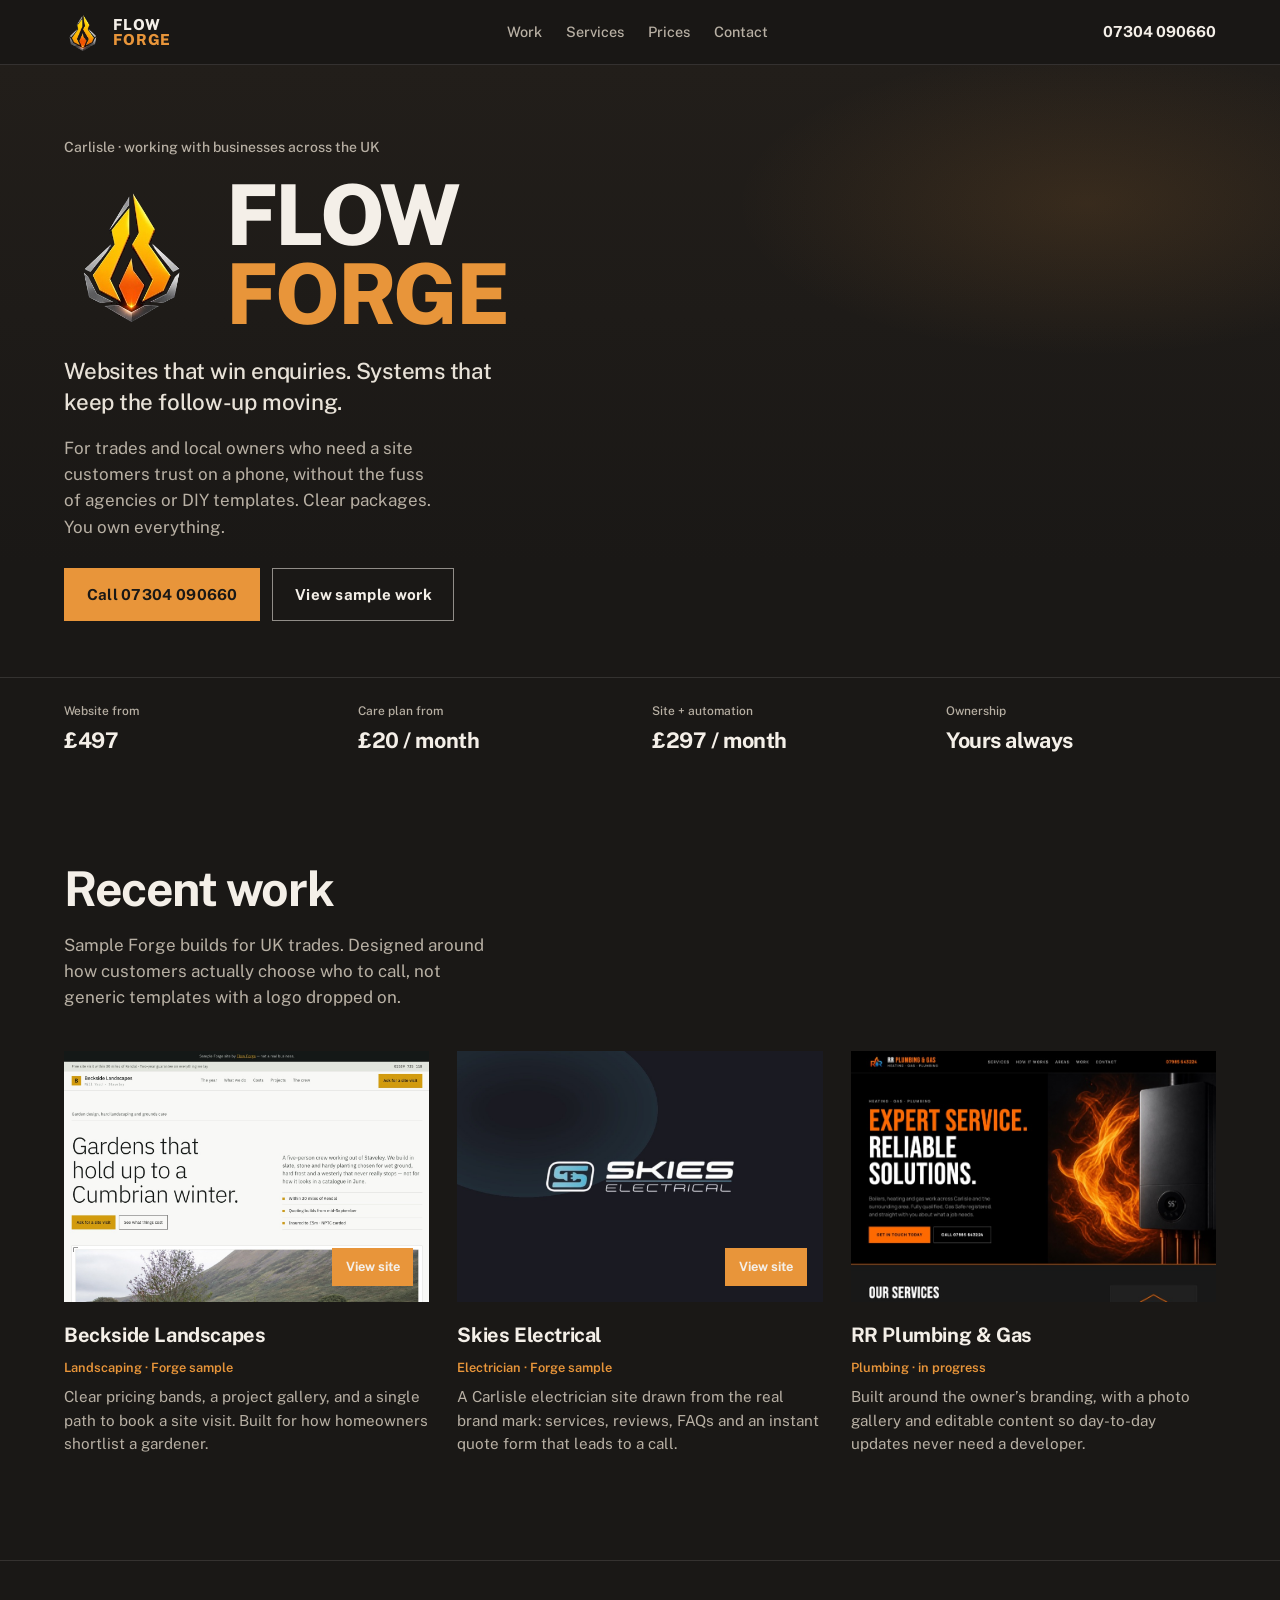
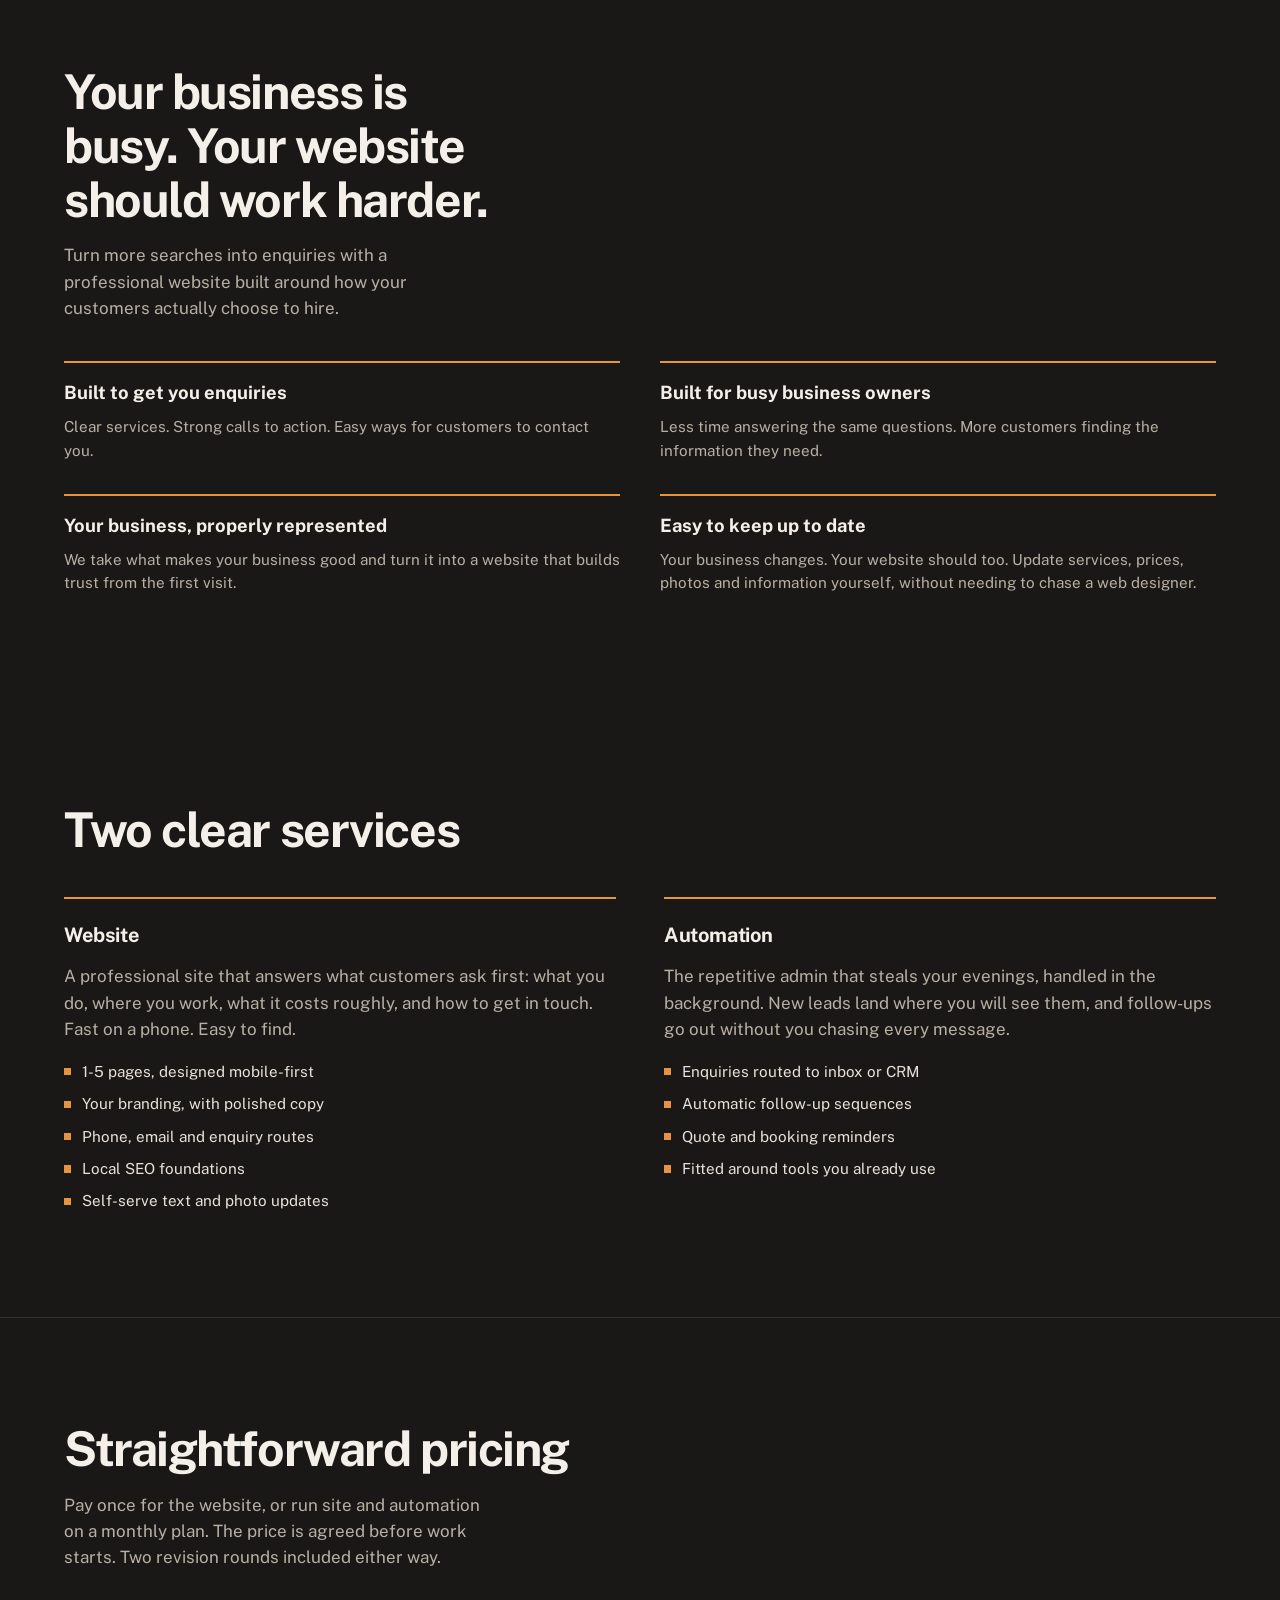
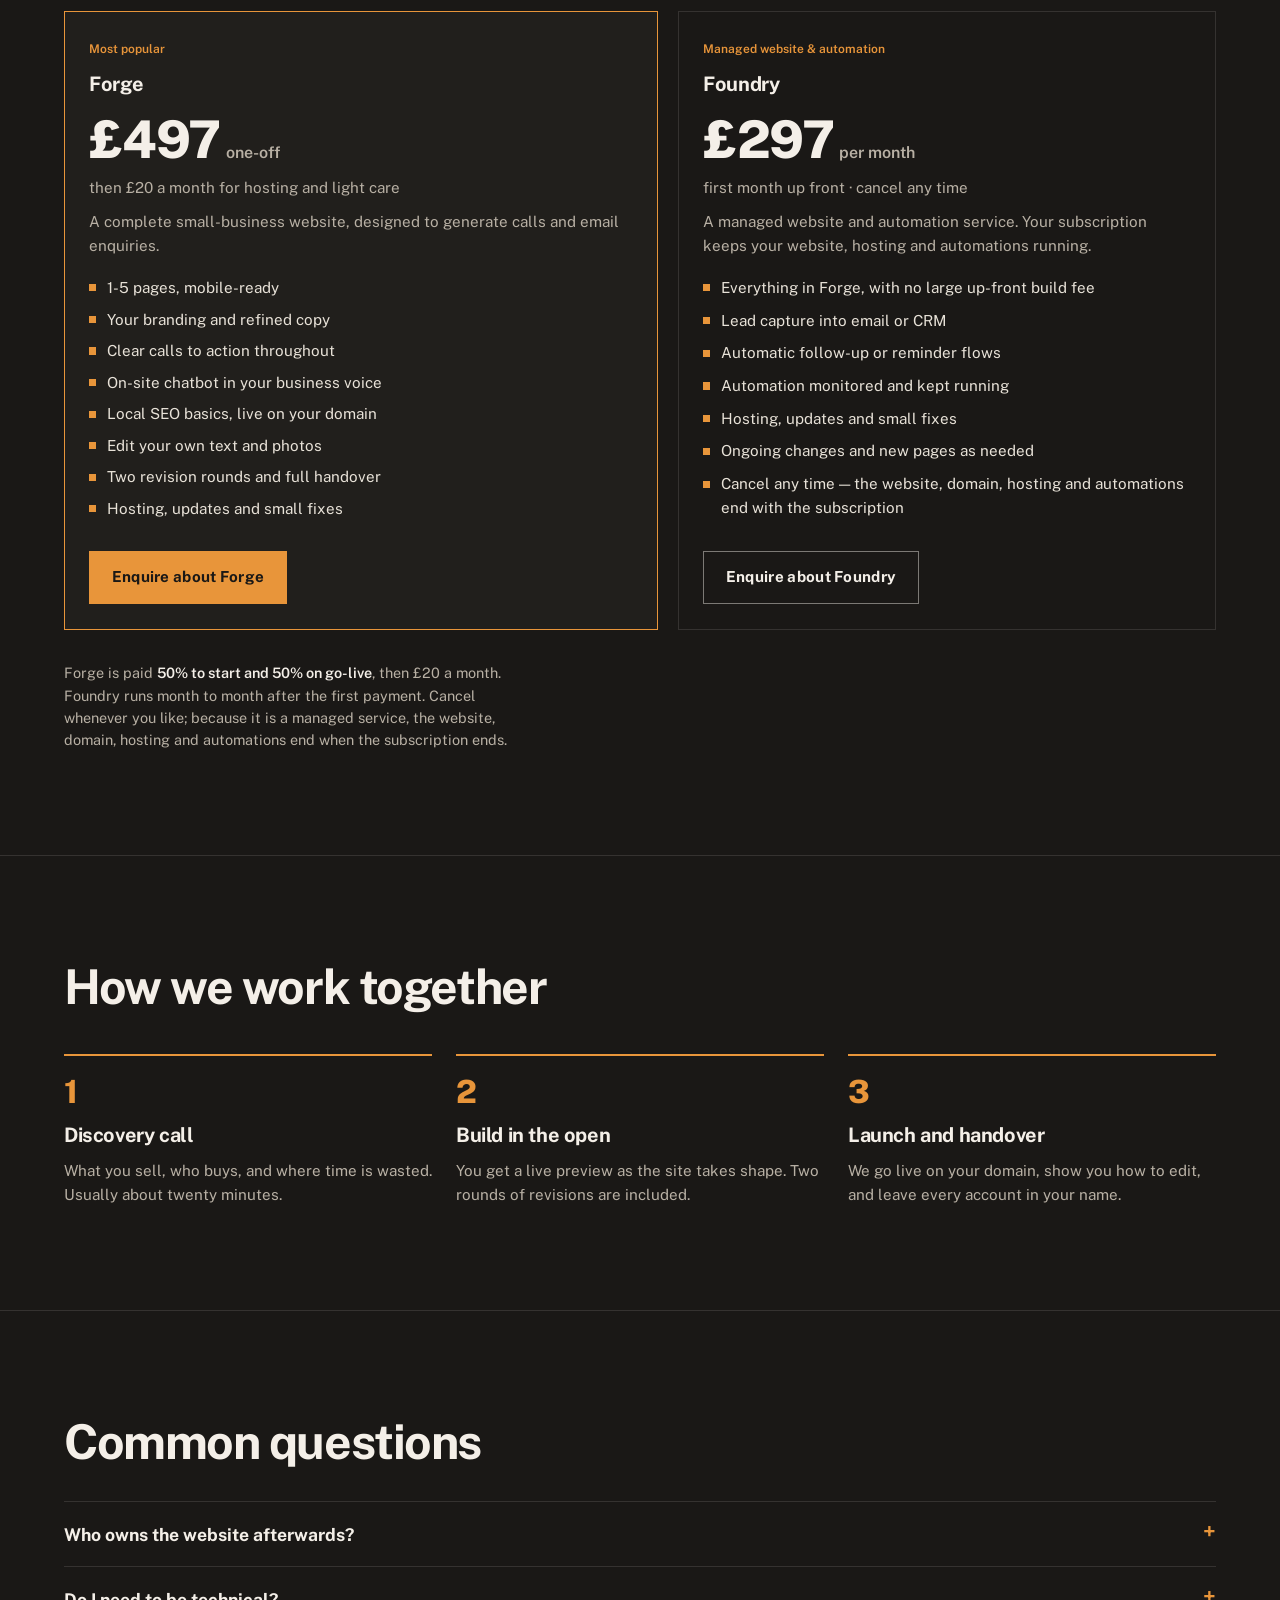
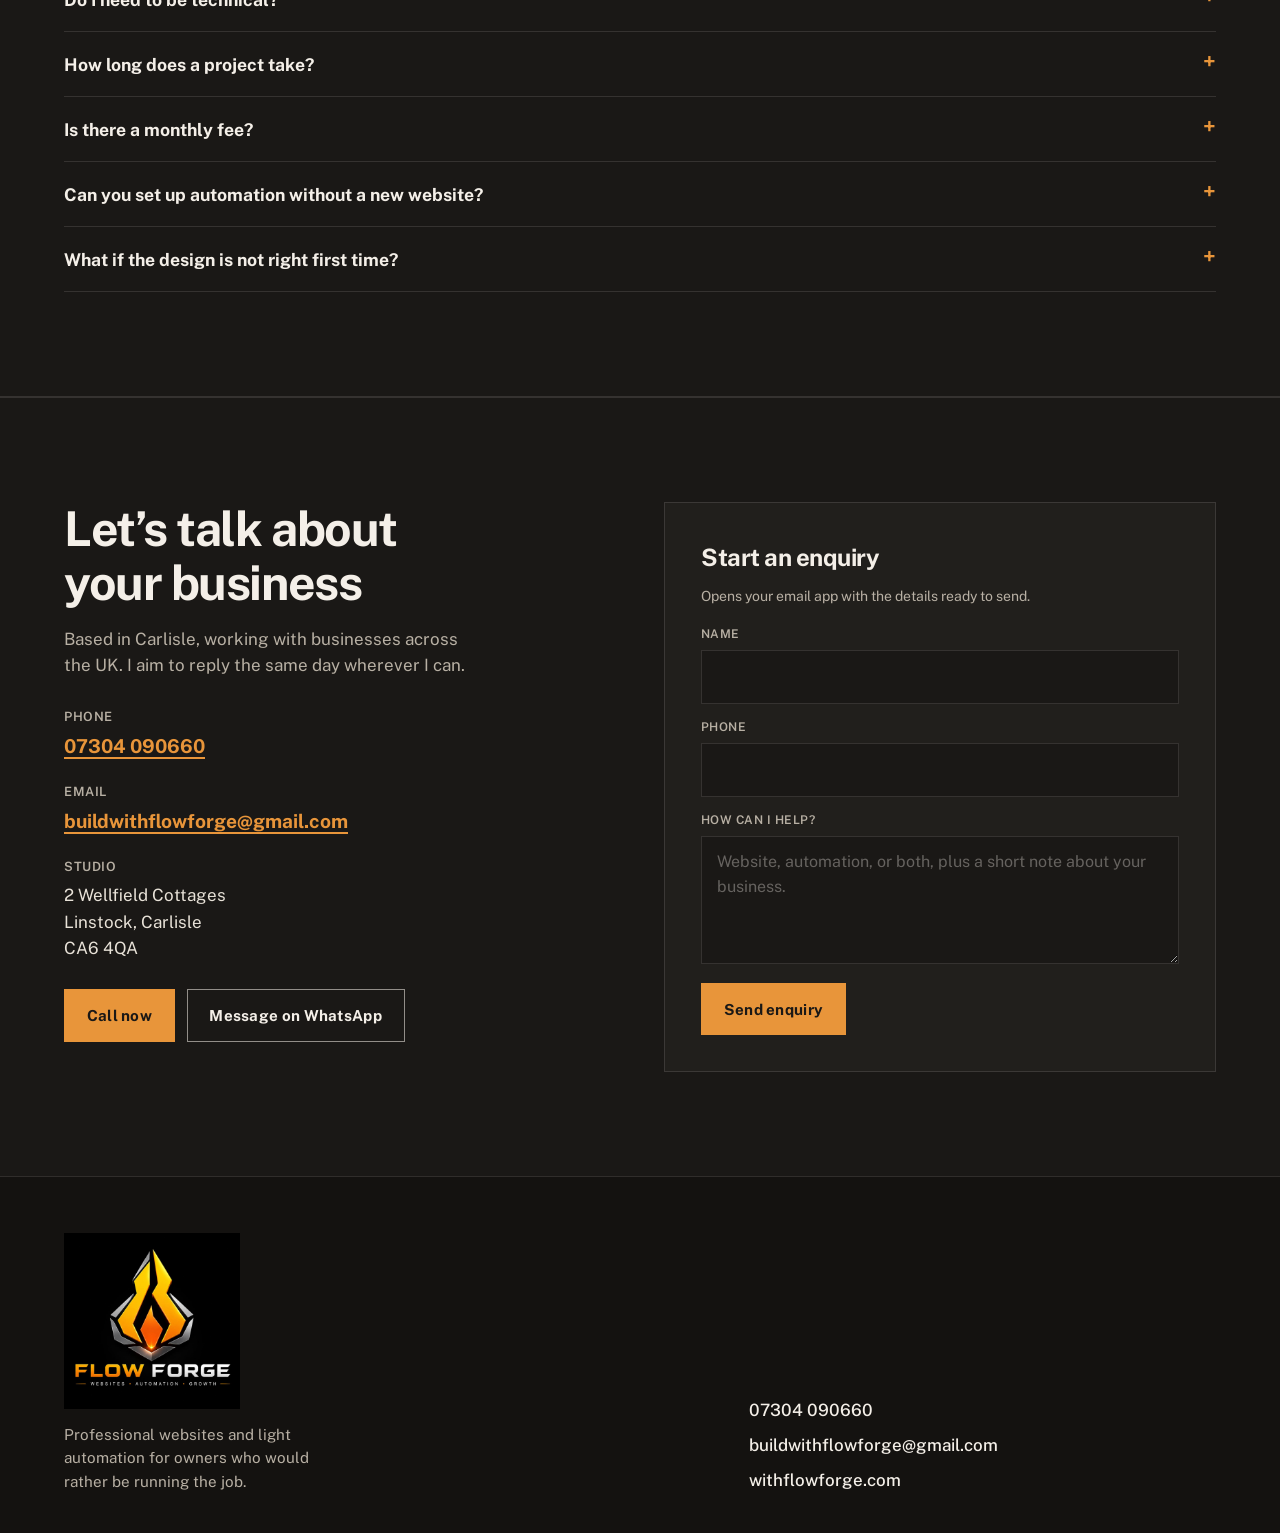
==== index.html @ 3dc75d56 "Drop Syne and run the whole site on Public Sans. Co-authored-by: Cursor <cursoragent@cursor.com>" ====
<!doctype html>
<html lang="en-GB">
  <head>
    <meta charset="UTF-8" />
    <meta name="viewport" content="width=device-width, initial-scale=1.0" />
  <title>Flow Forge | Professional websites &amp; automation for UK businesses</title>
  <meta name="description" content="Flow Forge designs websites and light automation for trades and small businesses. Fixed-price Forge sites from £497, or Foundry from £297/month. Based in Carlisle. Call 07304 090660." />
  <meta name="theme-color" content="#0a0b0d" />
  <link rel="canonical" href="https://withflowforge.com/" />
  <meta property="og:title" content="Flow Forge | Websites &amp; automation that win work" />
  <meta property="og:description" content="Fixed-price websites and automation for UK trades and small businesses. From £497. Based in Carlisle." />
    <meta property="og:url" content="https://withflowforge.com/" />
    <meta property="og:type" content="website" />
    <meta property="og:locale" content="en_GB" />
    <meta property="og:image" content="https://withflowforge.com/assets/logo-flowforge.png" />
    <meta name="twitter:card" content="summary_large_image" />
    <link rel="icon" href="./favicon.png" type="image/png" />
    <link rel="preconnect" href="https://fonts.googleapis.com" />
    <link rel="preconnect" href="https://fonts.gstatic.com" crossorigin />
    <link href="https://fonts.googleapis.com/css2?family=Public+Sans:wght@400;500;600;700;800&display=swap" rel="stylesheet" />
    <link rel="stylesheet" href="./styles.css?v=31" />
  </head>
  <body>
    <a class="skip" href="#main">Skip to content</a>

    <header class="nav">
      <div class="nav__inner">
        <a class="wordmark" href="#top">
          <img
          class="wordmark__mark"
          src="./assets/logo-emblem.png"
          alt=""
          width="256"
          height="256"
          />
          <span class="wordmark__text">
            <span class="wordmark__flow">Flow</span>
            <span class="wordmark__forge">Forge</span>
          </span>
        </a>
        <nav class="nav__links" aria-label="Primary">
          <a href="#work">Work</a>
          <a href="#services">Services</a>
          <a href="#packages">Prices</a>
          <a href="#contact">Contact</a>
        </nav>
        <a class="nav__phone" href="tel:+447304090660">07304 090660</a>
      </div>
    </header>

    <main id="main">
      <section class="hero" id="top">
        <div class="hero__atmosphere" aria-hidden="true"></div>
        <div class="wrap hero__grid">
          <div class="hero__copy">
            <p class="hero__place">Carlisle · working with businesses across the UK</p>
            <div class="hero__lockup">
              <img
                class="hero__emblem"
                src="./assets/logo-emblem.png"
                alt=""
                width="256"
                height="256"
              />
              <h1 class="hero__brand">
                <span class="hero__brand-flow">Flow</span>
                <span class="hero__brand-forge">Forge</span>
              </h1>
            </div>
            <p class="hero__headline">
              Websites that win enquiries. Systems that keep the follow-up moving.
            </p>
            <p class="hero__lede">
              For trades and local owners who need a site customers trust on a phone,
              without the fuss of agencies or DIY templates. Clear packages. You own everything.
            </p>
            <div class="actions">
              <a class="btn" href="tel:+447304090660">Call 07304 090660</a>
              <a class="btn btn--ghost" href="#work">View sample work</a>
            </div>
          </div>
        </div>

        <div class="spec">
          <dl class="spec__inner">
            <div>
              <dt>Website from</dt>
              <dd>£497</dd>
            </div>
            <div>
              <dt>Care plan from</dt>
              <dd>£20 / month</dd>
            </div>
            <div>
              <dt>Site + automation</dt>
              <dd>£297 / month</dd>
            </div>
            <div>
              <dt>Ownership</dt>
              <dd>Yours always</dd>
            </div>
          </dl>
        </div>
      </section>

      <section class="section" id="work">
        <div class="wrap">
          <h2>Recent work</h2>
          <p class="section__lede">
            Sample Forge builds for UK trades. Designed around how customers
            actually choose who to call, not generic templates with a logo dropped on.
          </p>

          <div class="work">
            <article class="work__item reveal">
              <a class="work__media" href="./demos/beckside-landscapes/">
                <img
                src="./assets/work/beckside-landscapes.jpg"
                alt="Beckside Landscapes sample site homepage"
                width="1280"
                height="860"
                loading="lazy"
                />
                <span class="work__view">View site</span>
              </a>
              <div class="work__meta">
                <h3>Beckside Landscapes</h3>
                <p class="work__type">Landscaping · Forge sample</p>
                <p>
                  Clear pricing bands, a project gallery, and a single path to book
                  a site visit. Built for how homeowners shortlist a gardener.
                </p>
              </div>
            </article>

            <article class="work__item reveal">
              <a class="work__media" href="./demos/skies-electrical/">
                <img
                src="./assets/work/skies-electrical.jpg"
                alt="Skies Electrical sample site homepage"
                width="1280"
                height="860"
                loading="lazy"
                />
                <span class="work__view">View site</span>
              </a>
              <div class="work__meta">
                <h3>Skies Electrical</h3>
                <p class="work__type">Electrician · Forge sample</p>
                <p>
                  A Carlisle electrician site drawn from the real brand mark:
                  services, reviews, FAQs and an instant quote form that leads to a call.
                </p>
              </div>
            </article>

            <article class="work__item reveal">
              <div class="work__media work__media--static">
                <img
                src="./assets/work/rr-plumbing.jpg"
                alt="RR Plumbing and Gas sample site homepage"
                width="1280"
                height="860"
                loading="lazy"
                />
              </div>
              <div class="work__meta">
                <h3>RR Plumbing &amp; Gas</h3>
                <p class="work__type">Plumbing · in progress</p>
                <p>
                  Built around the owner’s branding, with a photo gallery and
                  editable content so day-to-day updates never need a developer.
                </p>
              </div>
            </article>
          </div>
        </div>
      </section>

      <section class="section section--steel" id="why">
        <div class="wrap">
          <h2>Your business is busy. Your website should work harder.</h2>
          <p class="section__lede">
            Turn more searches into enquiries with a professional website built around
            how your customers actually choose to hire.
          </p>
          <ul class="why">
            <li class="reveal">
              <strong>Built to get you enquiries</strong>
              <span>Clear services. Strong calls to action. Easy ways for customers to contact you.</span>
            </li>
            <li class="reveal">
              <strong>Built for busy business owners</strong>
              <span>Less time answering the same questions. More customers finding the information they need.</span>
            </li>
            <li class="reveal">
              <strong>Your business, properly represented</strong>
              <span>We take what makes your business good and turn it into a website that builds trust from the first visit.</span>
            </li>
            <li class="reveal">
              <strong>Easy to keep up to date</strong>
              <span>Your business changes. Your website should too. Update services, prices, photos and information yourself, without needing to chase a web designer.</span>
            </li>
          </ul>
        </div>
      </section>

      <section class="section" id="services">
        <div class="wrap">
          <h2>Two clear services</h2>
          <div class="tiles">
            <article class="tile reveal">
              <h3>Website</h3>
              <p>
                A professional site that answers what customers ask first: what you
                do, where you work, what it costs roughly, and how to get in touch.
                Fast on a phone. Easy to find.
              </p>
              <ul>
                <li>1-5 pages, designed mobile-first</li>
                <li>Your branding, with polished copy</li>
                <li>Phone, email and enquiry routes</li>
                <li>Local SEO foundations</li>
                <li>Self-serve text and photo updates</li>
              </ul>
            </article>
            <article class="tile reveal">
              <h3>Automation</h3>
              <p>
                The repetitive admin that steals your evenings, handled in the
                background. New leads land where you will see them, and follow-ups
                go out without you chasing every message.
              </p>
              <ul>
                <li>Enquiries routed to inbox or CRM</li>
                <li>Automatic follow-up sequences</li>
                <li>Quote and booking reminders</li>
                <li>Fitted around tools you already use</li>
              </ul>
            </article>
          </div>
        </div>
      </section>

      <section class="section section--tint" id="packages">
        <div class="wrap">
          <h2>Straightforward pricing</h2>
          <p class="section__lede">
            Pay once for the website, or run site and automation on a monthly plan.
            The price is agreed before work starts. Two revision rounds included either way.
          </p>

          <div class="plans">
            <article class="plan plan--featured reveal">
              <p class="plan__tag">Most popular</p>
              <h3>Forge</h3>
              <p class="plan__price">£497<span>one-off</span></p>
              <p class="plan__recurring">then £20 a month for hosting and light care</p>
              <p class="plan__blurb">
                A complete small-business website, designed to generate calls and email enquiries.
              </p>
              <ul>
                <li>1-5 pages, mobile-ready</li>
                <li>Your branding and refined copy</li>
                <li>Clear calls to action throughout</li>
                <li>On-site chatbot in your business voice</li>
                <li>Local SEO basics, live on your domain</li>
                <li>Edit your own text and photos</li>
                <li>Two revision rounds and full handover</li>
                <li>Hosting, updates and small fixes</li>
              </ul>
              <a class="btn" href="mailto:buildwithflowforge@gmail.com?subject=Forge%20website%20(%C2%A3497)">Enquire about Forge</a>
            </article>

            <article class="plan reveal">
              <p class="plan__tag">Managed website &amp; automation</p>
              <h3>Foundry</h3>
              <p class="plan__price">£297<span>per month</span></p>
              <p class="plan__recurring">first month up front · cancel any time</p>
              <p class="plan__blurb">
                A managed website and automation service. Your subscription keeps your website,
                hosting and automations running.
              </p>
              <ul>
                <li>Everything in Forge, with no large up-front build fee</li>
                <li>Lead capture into email or CRM</li>
                <li>Automatic follow-up or reminder flows</li>
                <li>Automation monitored and kept running</li>
                <li>Hosting, updates and small fixes</li>
                <li>Ongoing changes and new pages as needed</li>
                <li>Cancel any time — the website, domain, hosting and automations end with the subscription</li>
              </ul>
              <a class="btn" href="mailto:buildwithflowforge@gmail.com?subject=Foundry%20(%C2%A3297%20a%20month)">Enquire about Foundry</a>
            </article>
          </div>

          <p class="note">
            Forge is paid <strong>50% to start and 50% on go-live</strong>, then £20 a month.
            Foundry runs month to month after the first payment. Cancel whenever you like;
            because it is a managed service, the website, domain, hosting and automations
            end when the subscription ends.
          </p>
        </div>
      </section>

      <section class="section" id="process">
        <div class="wrap">
          <h2>How we work together</h2>
          <ol class="steps">
            <li class="reveal">
              <span class="steps__num">1</span>
              <h3>Discovery call</h3>
              <p>What you sell, who buys, and where time is wasted. Usually about twenty minutes.</p>
            </li>
            <li class="reveal">
              <span class="steps__num">2</span>
              <h3>Build in the open</h3>
              <p>You get a live preview as the site takes shape. Two rounds of revisions are included.</p>
            </li>
            <li class="reveal">
              <span class="steps__num">3</span>
              <h3>Launch and handover</h3>
              <p>We go live on your domain, show you how to edit, and leave every account in your name.</p>
            </li>
          </ol>
        </div>
      </section>

      <section class="section section--tint" id="faq">
        <div class="wrap">
          <h2>Common questions</h2>
          <div class="faq">
            <details>
              <summary>Who owns the website afterwards?</summary>
              <p>
                On Forge, yes — the domain, hosting and site stay in your name.
                Foundry is a managed service, so if you cancel, the website, domain,
                hosting and automations end with the subscription.
              </p>
            </details>
            <details>
              <summary>Do I need to be technical?</summary>
              <p>
                No. Updating text and photos is closer to filling in a form. I will
                walk you through it once the site is live, or handle changes for you
                on the care plan.
              </p>
            </details>
            <details>
              <summary>How long does a project take?</summary>
              <p>
                Timing usually depends on how quickly photos and details arrive.
                You will get a realistic date on the first call, not a vague promise here.
              </p>
            </details>
            <details>
              <summary>Is there a monthly fee?</summary>
              <p>
                Forge includes £20 a month after launch for hosting and light care.
                Foundry is £297 a month all-in. Neither locks you into a long contract;
                a month’s notice is enough.
              </p>
            </details>
            <details>
              <summary>Can you set up automation without a new website?</summary>
              <p>
                Yes. If your site is already solid and the admin is the problem, call
                and describe the tasks you keep repeating. I will tell you honestly
                whether automation is worth it.
              </p>
            </details>
            <details>
              <summary>What if the design is not right first time?</summary>
              <p>
                That is what revision rounds and live progress links are for. We keep
                refining until you are happy to go live.
              </p>
            </details>
          </div>
        </div>
      </section>

      <section class="section section--contact" id="contact">
        <div class="wrap contact__grid">
          <div>
            <h2>Let’s talk about your business</h2>
            <p class="section__lede">
              Based in Carlisle, working with businesses across the UK.
              I aim to reply the same day wherever I can.
            </p>
            <div class="contact">
              <div class="contact__block">
                <h3>Phone</h3>
                <a class="link link--lg" href="tel:+447304090660">07304 090660</a>
              </div>
              <div class="contact__block">
                <h3>Email</h3>
                <a class="link link--lg" href="mailto:buildwithflowforge@gmail.com">buildwithflowforge@gmail.com</a>
              </div>
              <div class="contact__block">
                <h3>Studio</h3>
                <p>
                  2 Wellfield Cottages<br />
                  Linstock, Carlisle<br />
                  CA6 4QA
                </p>
              </div>
            </div>
            <div class="actions">
              <a class="btn" href="tel:+447304090660">Call now</a>
              <a class="btn btn--ghost" href="https://wa.me/447304090660">Message on WhatsApp</a>
            </div>
          </div>

          <form class="enquiry reveal" id="enquiry-form" novalidate>
            <h3 class="enquiry__title">Start an enquiry</h3>
            <p class="enquiry__note">Opens your email app with the details ready to send.</p>
            <label>
              Name
              <input name="name" type="text" autocomplete="name" required />
            </label>
            <label>
              Phone
              <input name="phone" type="tel" autocomplete="tel" required />
            </label>
            <label>
              How can I help?
              <textarea name="need" rows="4" required placeholder="Website, automation, or both, plus a short note about your business."></textarea>
            </label>
            <button class="btn" type="submit">Send enquiry</button>
            <p class="enquiry__status" id="enquiry-status" hidden></p>
          </form>
        </div>
      </section>
    </main>

    <footer class="footer">
      <div class="wrap footer__inner">
        <div class="footer__brand">
          <img
          class="footer__logo"
          src="./assets/logo-flowforge.png"
          alt="Flow Forge"
          width="1024"
          height="1024"
          loading="lazy"
          />
          <p>Professional websites and light automation for owners who would rather be running the job.</p>
        </div>
        <div class="footer__links">
          <a href="tel:+447304090660">07304 090660</a>
          <a href="mailto:buildwithflowforge@gmail.com">buildwithflowforge@gmail.com</a>
          <a href="https://withflowforge.com/">withflowforge.com</a>
        </div>
      </div>
    </footer>

    <script type="application/ld+json">
      {
      "@context": "https://schema.org",
      "@type": "ProfessionalService",
      "name": "Flow Forge",
      "description": "Professional websites and business automation for UK trades and small businesses.",
      "url": "https://withflowforge.com/",
      "telephone": "+447304090660",
      "email": "buildwithflowforge@gmail.com",
      "address": {
      "@type": "PostalAddress",
      "streetAddress": "2 Wellfield Cottages",
      "addressLocality": "Linstock, Carlisle",
      "addressRegion": "England",
      "postalCode": "CA6 4QA",
      "addressCountry": "GB"
      },
      "areaServed": "United Kingdom",
      "priceRange": "££"
      }
    </script>

    <script>
      (() => {
      const form = document.getElementById("enquiry-form");
      const status = document.getElementById("enquiry-status");
      if (form) {
      form.addEventListener("submit", (e) => {
      e.preventDefault();
      const data = new FormData(form);
      const name = String(data.get("name") || "").trim();
      const phone = String(data.get("phone") || "").trim();
      const need = String(data.get("need") || "").trim();
      if (!name || !phone || !need) {
      status.hidden = false;
      status.textContent = "Fill in name, phone and what you need.";
      return;
      }
      const body = encodeURIComponent(
      `Name: ${name}\nPhone: ${phone}\n\nWhat they need:\n${need}`
      );
      window.location.href =
      `mailto:buildwithflowforge@gmail.com?subject=${encodeURIComponent("Flow Forge enquiry")}&body=${body}`;
      status.hidden = false;
      status.textContent = "Opening your email app…";
      });
      }

      const nodes = document.querySelectorAll(".reveal");
      if (!nodes.length || window.matchMedia("(prefers-reduced-motion: reduce)").matches) {
      nodes.forEach((n) => n.classList.add("is-in"));
      return;
      }
      const io = new IntersectionObserver(
      (entries) => {
      entries.forEach((entry) => {
      if (entry.isIntersecting) {
      entry.target.classList.add("is-in");
      io.unobserve(entry.target);
      }
      });
      },
      { threshold: 0.16, rootMargin: "0px 0px -8% 0px" }
      );
      nodes.forEach((n) => io.observe(n));
      })();
    </script>

    <script
      src="https://website-chatbot-production-bdd1.up.railway.app/widget.js?v=4"
      data-bot-name="Flow Forge"
      data-accent="#e8953a"
      ></script>
    </body>
  </html>
---- styles.css ----
/*
  Flow Forge — serious logo-led system
  Cool charcoal + restrained amber. Public Sans throughout.
*/

:root {
  /* Workshop charcoal — warm ground, cream type, amber flame */
  --canvas: #1a1816;
  --surface: #211f1c;
  --surface-steel: #242220;
  --ink: #f4efe8;
  --ink-soft: #e8e2d8;
  --muted: #b8b0a4;
  --hairline: rgba(244, 239, 232, 0.12);
  --forge: #141210;
  --amber: #e8953a;
  --ember: #ff6a3d;
  --amber-ink: #1a1816;
  --gold-text: #e8953a;
  --inverse: #f4efe8;
  --inverse-muted: #b8b0a4;
  --box: #262320;

  --display: "Public Sans", system-ui, -apple-system, sans-serif;
  --sans: "Public Sans", system-ui, -apple-system, sans-serif;

  --max: 72rem;
  --gutter: clamp(1.25rem, 4vw, 3rem);
  --section: clamp(4rem, 9vw, 6.5rem);
  --ease: cubic-bezier(0.22, 1, 0.36, 1);
}

*,
*::before,
*::after {
  box-sizing: border-box;
}

html {
  scroll-behavior: smooth;
}

@media (prefers-reduced-motion: reduce) {
  html { scroll-behavior: auto; }
  *,
  *::before,
  *::after {
    animation-duration: 0.01ms !important;
    animation-iteration-count: 1 !important;
    transition-duration: 0.01ms !important;
  }
}

body {
  margin: 0;
  background: var(--canvas);
  color: var(--ink-soft);
  font-family: var(--sans);
  font-size: 1.0625rem;
  line-height: 1.55;
  -webkit-font-smoothing: antialiased;
}

::selection {
  background: rgba(232, 149, 58, 0.45);
  color: #0a0b0d;
}

img {
  display: block;
  max-width: 100%;
  height: auto;
}

a {
  color: inherit;
}

.wrap {
  width: min(100% - var(--gutter) * 2, var(--max));
  margin-inline: auto;
}

.skip {
  position: absolute;
  left: -999px;
  top: 0;
  z-index: 100;
  background: var(--amber);
  color: var(--amber-ink);
  padding: 0.75rem 1rem;
}

.skip:focus {
  left: 0.5rem;
  top: 0.5rem;
}

:focus-visible {
  outline: 2px solid var(--amber);
  outline-offset: 3px;
}

h1, h2, h3 {
  margin: 0;
  color: var(--ink);
  text-wrap: balance;
}

h2 {
  font-family: var(--display);
  font-weight: 700;
  font-size: clamp(1.85rem, 4vw, 3rem);
  line-height: 1.12;
  letter-spacing: -0.03em;
  max-width: 18ch;
}

h3 {
  font-family: var(--display);
  font-weight: 700;
  font-size: 1.25rem;
  letter-spacing: -0.02em;
}

.section__lede {
  margin: 1rem 0 0;
  max-width: 42ch;
  color: var(--muted);
  font-size: 1.0625rem;
}

.note {
  margin: 2rem 0 0;
  max-width: 52ch;
  font-size: 0.9rem;
  color: var(--muted);
}

.note strong {
  color: var(--ink);
  font-weight: 600;
}

.link {
  color: var(--gold-text);
  text-decoration: none;
  border-bottom: 1px solid currentColor;
  font-weight: 500;
}

.link:hover {
  color: var(--ember);
}

.link--lg {
  font-size: 1.2rem;
  font-family: var(--display);
  font-weight: 700;
  border-bottom-width: 2px;
}

/* —— Nav —— */
.nav {
  position: sticky;
  top: 0;
  z-index: 40;
  background: rgba(26, 24, 22, 0.94);
  backdrop-filter: blur(10px);
  border-bottom: 1px solid var(--hairline);
}

.nav__inner {
  width: min(100% - var(--gutter) * 2, var(--max));
  margin-inline: auto;
  min-height: 4rem;
  display: flex;
  align-items: center;
  justify-content: space-between;
  gap: 1rem;
}

.wordmark {
  display: inline-flex;
  align-items: center;
  gap: 0.7rem;
  text-decoration: none;
  color: var(--ink);
}

.wordmark__mark {
  width: 2.35rem;
  height: 2.35rem;
  border: 0;
  outline: none;
  box-shadow: none;
  background: transparent;
}

.wordmark__text {
  display: flex;
  flex-direction: column;
  line-height: 1;
  font-family: var(--display);
  font-weight: 800;
  font-size: 0.95rem;
  letter-spacing: 0.06em;
  text-transform: uppercase;
}

.wordmark__forge {
  color: var(--amber);
}

.nav__links {
  display: none;
  gap: 1.5rem;
  font-size: 0.9rem;
  font-weight: 500;
}

.nav__links a {
  text-decoration: none;
  color: var(--muted);
  transition: color 160ms var(--ease);
}

.nav__links a:hover {
  color: var(--ink);
}

.nav__phone {
  font-family: var(--display);
  font-weight: 700;
  font-size: 0.95rem;
  text-decoration: none;
  color: var(--ink);
  white-space: nowrap;
}

.nav__phone:hover {
  color: var(--gold-text);
}

@media (min-width: 860px) {
  .nav__links { display: flex; }
}

/* —— Buttons —— */
.actions {
  display: flex;
  flex-wrap: wrap;
  gap: 0.75rem;
  margin-top: 1.75rem;
}

.btn {
  display: inline-flex;
  align-items: center;
  justify-content: center;
  min-height: 3.25rem;
  padding: 0.85rem 1.35rem;
  border: 1px solid var(--amber);
  border-radius: 0;
  background: var(--amber);
  color: var(--amber-ink);
  font-family: var(--display);
  font-weight: 700;
  font-size: 0.95rem;
  letter-spacing: 0.02em;
  text-decoration: none;
  cursor: pointer;
  transition: transform 140ms var(--ease), background 160ms ease, border-color 160ms ease, color 160ms ease;
}

.btn:hover {
  background: var(--ember);
  border-color: var(--ember);
  color: var(--ink);
}

.btn:active {
  transform: scale(0.97);
}

.btn--ghost {
  background: transparent;
  border-color: rgba(244, 239, 232, 0.55);
  color: var(--ink);
}

.btn--ghost:hover {
  background: rgba(244, 239, 232, 0.08);
  border-color: #f4efe8;
  color: var(--ink);
}

/* —— Hero —— */
.hero {
  position: relative;
  padding-top: clamp(2.5rem, 6vw, 4.5rem);
  overflow: hidden;
}

.hero__atmosphere {
  position: absolute;
  inset: 0;
  background:
    radial-gradient(ellipse 50% 40% at 85% 20%, rgba(232, 149, 58, 0.12), transparent 55%),
    linear-gradient(180deg, #221e1a 0%, var(--canvas) 72%);
  pointer-events: none;
}

.hero__grid {
  position: relative;
  display: grid;
  gap: 2rem;
}

.hero__place {
  margin: 0 0 1rem;
  font-size: 0.875rem;
  font-weight: 500;
  color: var(--muted);
}

/* Emblem + wordmark as one lockup — same mark as the nav */
.hero__lockup {
  display: flex;
  align-items: center;
  gap: clamp(0.9rem, 2.5vw, 1.6rem);
  animation: rise 900ms var(--ease) both;
}

.hero__emblem {
  display: block;
  width: clamp(4.75rem, 14vw, 8.5rem);
  height: auto;
  flex-shrink: 0;
  border: 0;
  outline: none;
  box-shadow: none;
  background: transparent;
}

.hero__brand {
  display: flex;
  flex-direction: column;
  margin: 0;
  font-family: var(--display);
  font-weight: 800;
  font-size: clamp(2.85rem, 7.5vw, 5.25rem);
  line-height: 0.95;
  letter-spacing: -0.03em;
  text-transform: uppercase;
  color: var(--ink);
  max-width: none;
}

.hero__brand-forge {
  color: var(--amber);
}

.hero__headline {
  margin: 1.35rem 0 0;
  font-family: var(--sans);
  font-weight: 500;
  font-size: clamp(1.15rem, 2.2vw, 1.4rem);
  line-height: 1.4;
  letter-spacing: -0.01em;
  color: var(--ink-soft);
  max-width: 34ch;
  animation: rise 900ms var(--ease) 80ms both;
}

.hero__lede {
  margin: 1rem 0 0;
  max-width: 38ch;
  color: var(--muted);
  animation: rise 900ms var(--ease) 140ms both;
}

.hero__copy .actions {
  animation: rise 900ms var(--ease) 200ms both;
}

.spec {
  position: relative;
  margin-top: clamp(2.25rem, 5vw, 3.5rem);
  border-top: 1px solid var(--hairline);
  background: transparent;
}

.spec__inner {
  width: min(100% - var(--gutter) * 2, var(--max));
  margin: 0 auto;
  padding: 1.5rem 0 0;
  display: grid;
  gap: 1.15rem 1.5rem;
  grid-template-columns: repeat(2, minmax(0, 1fr));
}

@media (min-width: 800px) {
  .spec__inner { grid-template-columns: repeat(4, minmax(0, 1fr)); }
}

.spec dt {
  margin: 0 0 0.25rem;
  font-size: 0.75rem;
  font-weight: 500;
  color: var(--muted);
}

.spec dd {
  margin: 0;
  font-family: var(--display);
  font-weight: 700;
  font-size: 1.35rem;
  color: var(--ink);
  letter-spacing: -0.02em;
  overflow-wrap: anywhere;
}

/* —— Sections —— */
.section {
  padding-block: var(--section);
  background: var(--canvas);
}

.section--tint {
  background: var(--canvas);
  border-block: 1px solid var(--hairline);
}

.section--steel {
  background: var(--canvas);
  color: var(--muted);
  border-block: none;
  border-top: 1px solid var(--hairline);
}

.section--steel h2,
.section--steel strong {
  color: var(--ink);
}

.section--steel .section__lede {
  color: var(--muted);
}

.section--contact {
  background: var(--canvas);
  border-top: 1px solid var(--hairline);
}

/* —— Work —— */
.work {
  margin-top: 2.5rem;
  display: grid;
  gap: 2.25rem;
}

@media (min-width: 900px) {
  .work { grid-template-columns: repeat(3, 1fr); gap: 1.75rem; }
}

.work__item {
  display: flex;
  flex-direction: column;
  background: transparent;
  border: 0;
}

.work__media {
  position: relative;
  display: block;
  overflow: hidden;
  background: var(--forge);
  aspect-ratio: 16 / 11;
  text-decoration: none;
}

.work__media img {
  width: 100%;
  height: 100%;
  object-fit: cover;
  transition: transform 500ms var(--ease);
}

.work__media:hover img {
  transform: scale(1.03);
}

.work__view {
  position: absolute;
  inset: auto 1rem 1rem auto;
  padding: 0.55rem 0.85rem;
  background: var(--amber);
  color: var(--ink);
  font-family: var(--display);
  font-weight: 700;
  font-size: 0.8rem;
}

.work__media--roof {
  display: grid;
  place-items: center;
  background:
    linear-gradient(160deg, rgba(232, 149, 58, 0.2), transparent 45%),
    linear-gradient(180deg, #1a1c22, #0a0b0d);
  text-decoration: none;
}

.work__roof-label {
  font-family: var(--display);
  font-weight: 800;
  font-size: clamp(1.35rem, 2.5vw, 1.75rem);
  color: var(--inverse);
  letter-spacing: -0.03em;
  text-align: center;
  padding: 1rem;
  max-width: 12ch;
}

.work__media--static {
  cursor: default;
}

.work__meta {
  padding: 1.15rem 0 0;
  display: grid;
  gap: 0.45rem;
}

.work__meta p {
  margin: 0;
  color: var(--muted);
  font-size: 0.95rem;
}

.work__type {
  font-size: 0.8rem !important;
  font-weight: 600;
  color: var(--gold-text) !important;
}

.work__note {
  margin: 1.75rem 0 0;
  font-size: 0.9rem;
  color: var(--muted);
  max-width: 52ch;
}

/* —— Why —— */
.why {
  margin: 2.5rem 0 0;
  padding: 0;
  list-style: none;
  display: grid;
  gap: 1.75rem;
  background: transparent;
  border: 0;
}

@media (min-width: 800px) {
  .why { grid-template-columns: 1fr 1fr; gap: 2rem 2.5rem; }
}

.why li {
  background: transparent;
  padding: 0;
  padding-top: 1rem;
  border-top: 2px solid var(--amber);
  display: grid;
  gap: 0.45rem;
}

.why strong {
  font-family: var(--display);
  font-size: 1.15rem;
}

.why span {
  color: var(--muted);
  font-size: 0.95rem;
}

/* —— Services —— */
.tiles {
  margin-top: 2.5rem;
  display: grid;
  gap: 2.5rem;
}

@media (min-width: 800px) {
  .tiles {
    grid-template-columns: 1fr 1fr;
    gap: 3rem;
  }
}

.tile {
  background: transparent;
  border: 0;
  border-top: 2px solid var(--amber);
  padding: 1.35rem 0 0;
}

.tile p {
  margin: 0.75rem 0 1.1rem;
  color: var(--muted);
}

.tile ul {
  margin: 0;
  padding: 0;
  list-style: none;
  display: grid;
  gap: 0.55rem;
}

.tile li {
  position: relative;
  padding-left: 1.1rem;
  font-size: 0.95rem;
  color: var(--ink-soft);
}

.tile li::before {
  content: "";
  position: absolute;
  left: 0;
  top: 0.55em;
  width: 0.45rem;
  height: 0.45rem;
  background: var(--amber);
}

/* —— Plans —— */
.plans {
  margin-top: 2.5rem;
  display: grid;
  gap: 1.25rem;
}

@media (min-width: 860px) {
  .plans { grid-template-columns: 1.05fr 0.95fr; align-items: stretch; }
}

.plan {
  background: transparent;
  border: 1px solid var(--hairline);
  padding: 1.75rem 1.5rem 1.6rem;
  display: flex;
  flex-direction: column;
  gap: 0.65rem;
}

.plan--featured {
  border-color: var(--amber);
  background: var(--surface);
  box-shadow: none;
}

.plan--featured .btn {
  background: var(--amber);
  border-color: var(--amber);
  color: var(--amber-ink);
}

.plan:not(.plan--featured) .btn {
  background: transparent;
  border-color: rgba(244, 239, 232, 0.45);
  color: var(--ink);
}

.plan:not(.plan--featured) .btn:hover {
  background: rgba(244, 239, 232, 0.08);
  border-color: var(--ink);
  color: var(--ink);
}

.plan__tag {
  margin: 0;
  font-size: 0.75rem;
  font-weight: 600;
  color: var(--gold-text);
}

.plan__price {
  margin: 0.25rem 0 0;
  font-family: var(--display);
  font-weight: 800;
  font-size: clamp(2.4rem, 5vw, 3.25rem);
  letter-spacing: -0.03em;
  color: var(--ink);
  line-height: 1;
}

.plan__price span {
  display: inline-block;
  margin-left: 0.4rem;
  font-size: 1rem;
  font-weight: 600;
  color: var(--muted);
  letter-spacing: 0;
}

.plan__recurring,
.plan__blurb {
  margin: 0;
  color: var(--muted);
  font-size: 0.95rem;
}

.plan ul {
  margin: 0.5rem 0 1.25rem;
  padding: 0;
  list-style: none;
  display: grid;
  gap: 0.5rem;
  flex: 1;
}

.plan li {
  padding-left: 1.1rem;
  position: relative;
  font-size: 0.95rem;
}

.plan li::before {
  content: "";
  position: absolute;
  left: 0;
  top: 0.55em;
  width: 0.45rem;
  height: 0.45rem;
  background: var(--amber);
}

.plan .btn {
  align-self: flex-start;
}

/* —— Steps —— */
.steps {
  margin: 2.5rem 0 0;
  padding: 0;
  list-style: none;
  display: grid;
  gap: 1.25rem;
}

@media (min-width: 800px) {
  .steps { grid-template-columns: repeat(3, 1fr); gap: 1.5rem; }
}

.steps li {
  border-top: 2px solid var(--amber);
  padding-top: 1.25rem;
}

.steps__num {
  display: block;
  font-family: var(--display);
  font-weight: 800;
  font-size: 2rem;
  color: var(--amber);
  line-height: 1;
  margin-bottom: 0.75rem;
}

.steps p {
  margin: 0.5rem 0 0;
  color: var(--muted);
  font-size: 0.95rem;
}

/* —— FAQ —— */
.faq {
  margin-top: 2rem;
  border-top: 1px solid var(--hairline);
}

.faq details {
  border-bottom: 1px solid var(--hairline);
}

.faq summary {
  cursor: pointer;
  list-style: none;
  padding: 1.15rem 0;
  font-family: var(--display);
  font-weight: 700;
  font-size: 1.1rem;
  color: var(--ink);
  display: flex;
  justify-content: space-between;
  gap: 1rem;
}

.faq summary::-webkit-details-marker { display: none; }

.faq summary::after {
  content: "+";
  color: var(--amber);
  font-size: 1.35rem;
  line-height: 1;
}

.faq details[open] summary::after {
  content: "–";
}

.faq details p {
  margin: 0 0 1.2rem;
  max-width: 54ch;
  color: var(--muted);
}

/* —— Contact —— */
.contact__grid {
  display: grid;
  gap: 2.5rem;
}

@media (min-width: 900px) {
  .contact__grid {
    grid-template-columns: 1fr 1fr;
    gap: 3rem;
    align-items: start;
  }
}

.contact {
  margin-top: 1.75rem;
  display: grid;
  gap: 1.25rem;
}

.contact__block h3 {
  margin-bottom: 0.35rem;
  font-size: 0.8rem;
  letter-spacing: 0.04em;
  text-transform: uppercase;
  color: var(--muted);
  font-family: var(--sans);
  font-weight: 600;
}

.contact__block p {
  margin: 0;
  color: var(--ink-soft);
}

.enquiry {
  background: var(--surface);
  color: var(--muted);
  border: 1px solid var(--hairline);
  padding: clamp(1.5rem, 4vw, 2.25rem);
  display: grid;
  gap: 0.85rem;
}

.enquiry__title {
  color: var(--ink);
  font-size: 1.5rem;
}

.enquiry__note {
  margin: -0.25rem 0 0.25rem;
  font-size: 0.875rem;
}

.enquiry label {
  display: grid;
  gap: 0.4rem;
  font-size: 0.75rem;
  font-weight: 600;
  letter-spacing: 0.04em;
  text-transform: uppercase;
  color: var(--muted);
}

.enquiry input,
.enquiry textarea {
  width: 100%;
  border: 1px solid var(--hairline);
  border-radius: 0;
  background: var(--canvas);
  color: var(--ink);
  font: inherit;
  font-size: 1rem;
  font-weight: 400;
  letter-spacing: normal;
  text-transform: none;
  padding: 0.85rem 0.95rem;
}

.enquiry input::placeholder,
.enquiry textarea::placeholder {
  color: rgba(244, 239, 232, 0.35);
}

.enquiry input:focus,
.enquiry textarea:focus {
  outline: 2px solid var(--amber);
  outline-offset: 1px;
}

.enquiry .btn {
  justify-self: start;
  margin-top: 0.35rem;
}

.enquiry__status {
  margin: 0;
  font-size: 0.875rem;
  font-weight: 600;
  color: var(--amber);
}

/* —— Footer —— */
.footer {
  background: var(--forge);
  color: var(--inverse-muted);
  padding: 3.5rem 0 2.5rem;
  border-top: 1px solid var(--hairline);
}

.footer__inner {
  display: grid;
  gap: 2rem;
}

@media (min-width: 720px) {
  .footer__inner {
    grid-template-columns: 1.4fr 1fr;
    align-items: end;
  }
}

.footer__logo {
  width: min(100%, 11rem);
  margin-bottom: 0.85rem;
}

.footer__brand p {
  margin: 0;
  max-width: 32ch;
  font-size: 0.95rem;
}

.footer__links {
  display: grid;
  gap: 0.55rem;
}

.footer__links a {
  text-decoration: none;
  color: var(--inverse);
  font-weight: 500;
}

.footer__links a:hover {
  color: var(--amber);
}

/* —— Motion —— */
.reveal {
  opacity: 0;
  transform: translateY(14px);
  transition: opacity 700ms var(--ease), transform 700ms var(--ease);
}

.reveal.is-in {
  opacity: 1;
  transform: none;
}

@keyframes rise {
  from {
    opacity: 0;
    transform: translateY(16px);
  }
  to {
    opacity: 1;
    transform: none;
  }
}

@keyframes settle {
  from {
    opacity: 0;
    transform: scale(1.04);
  }
  to {
    opacity: 1;
    transform: scale(1);
  }
}
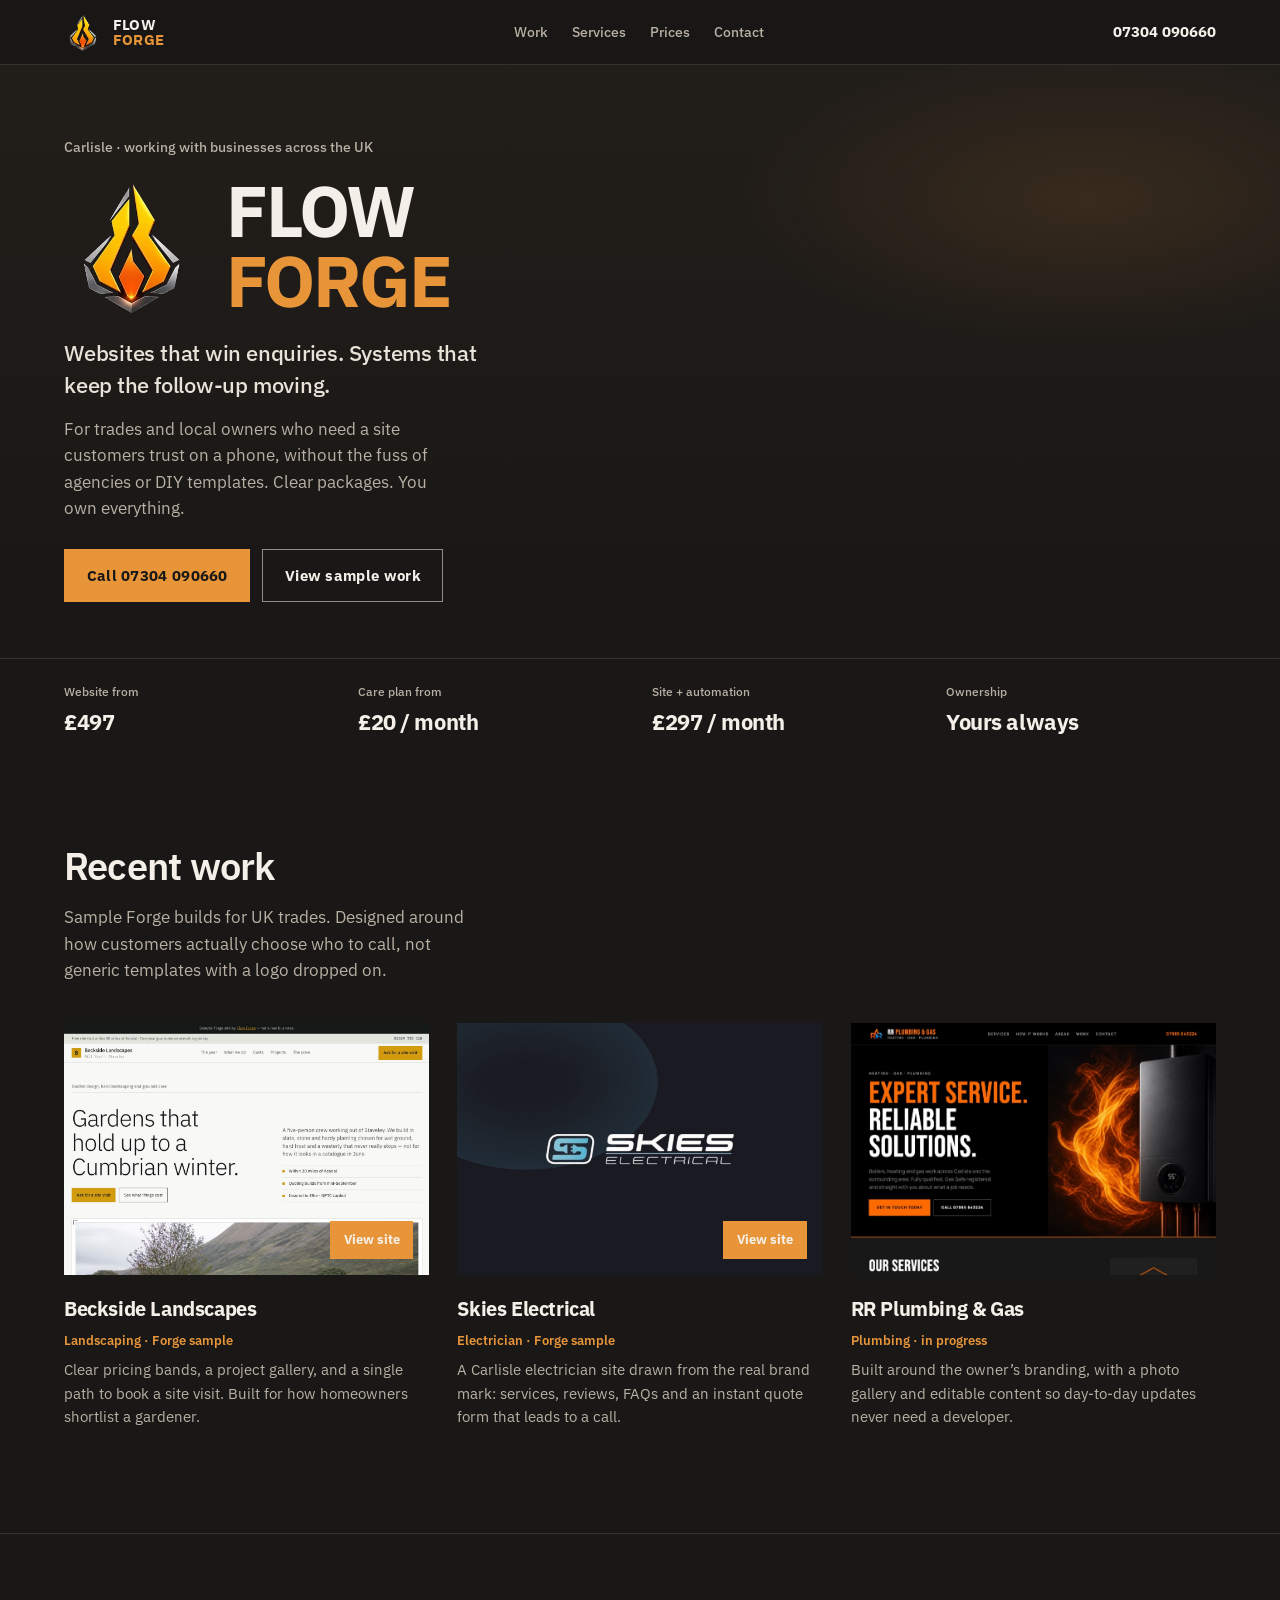
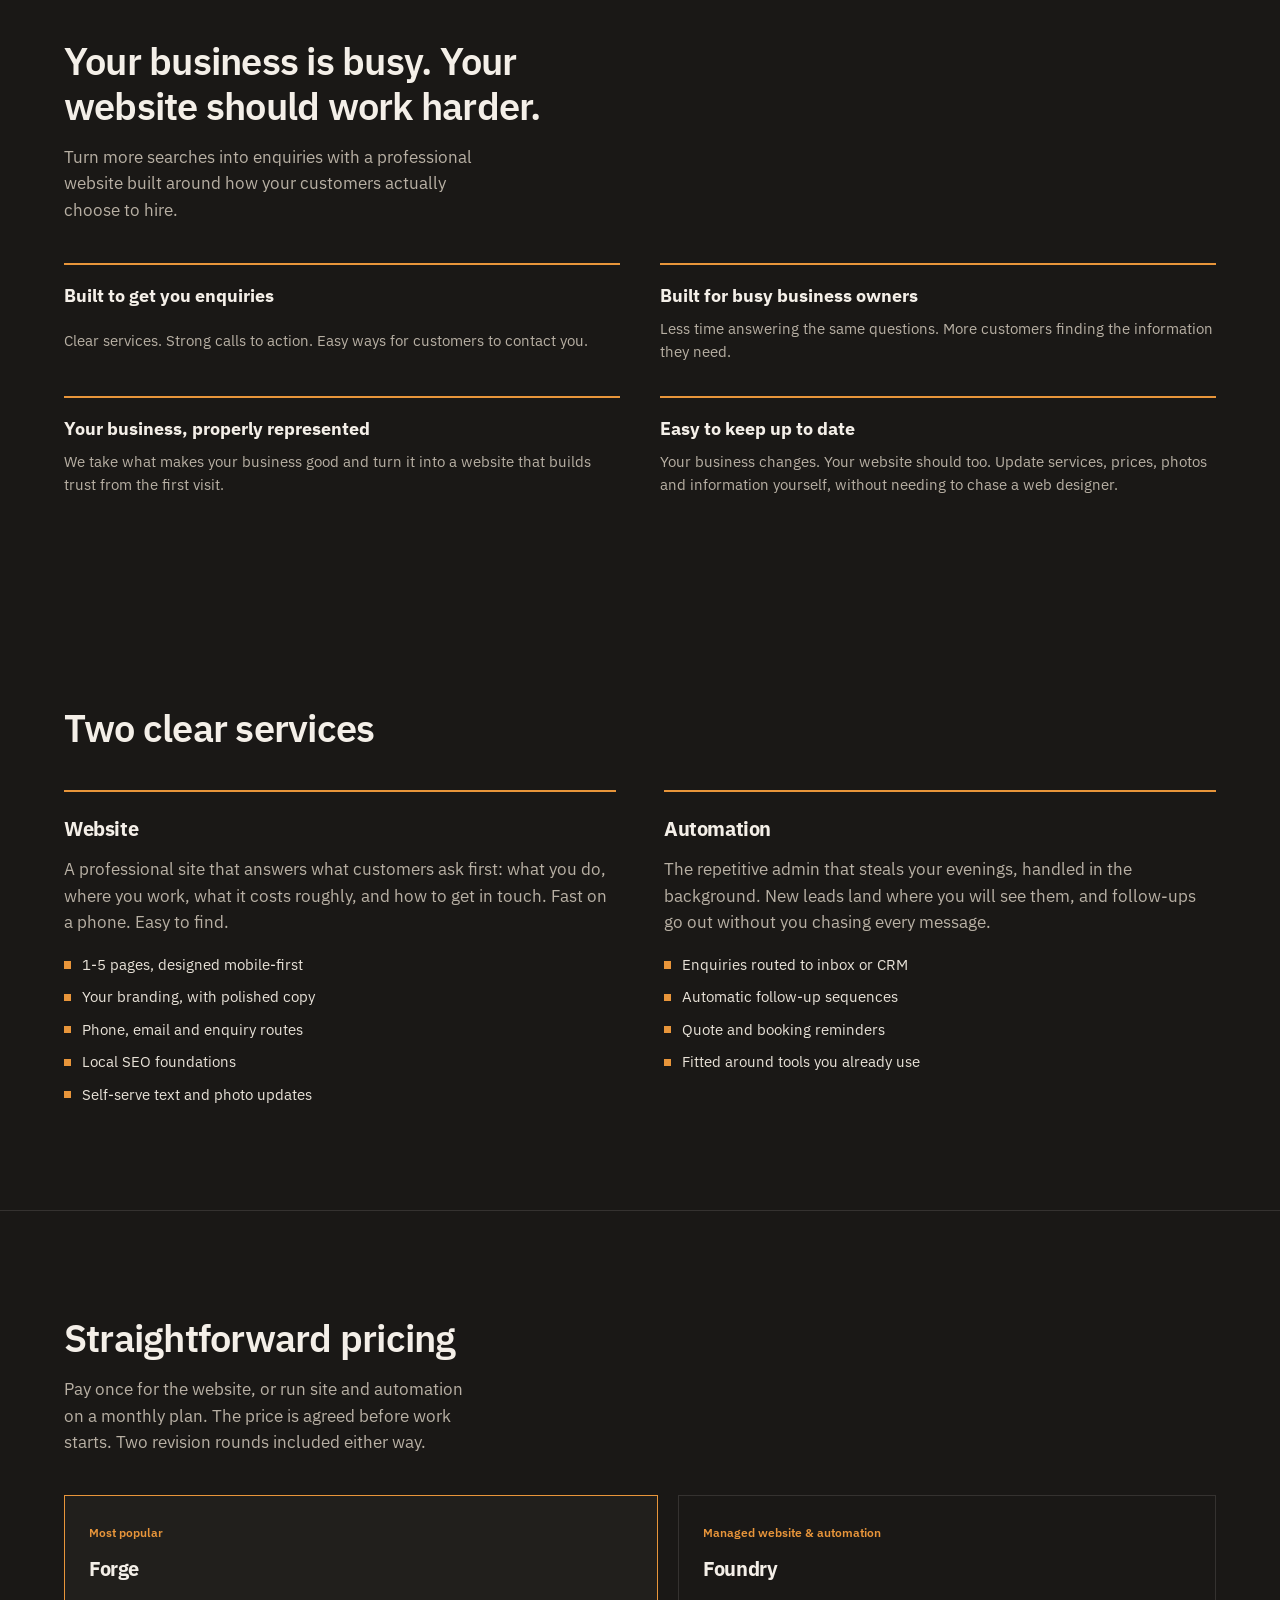
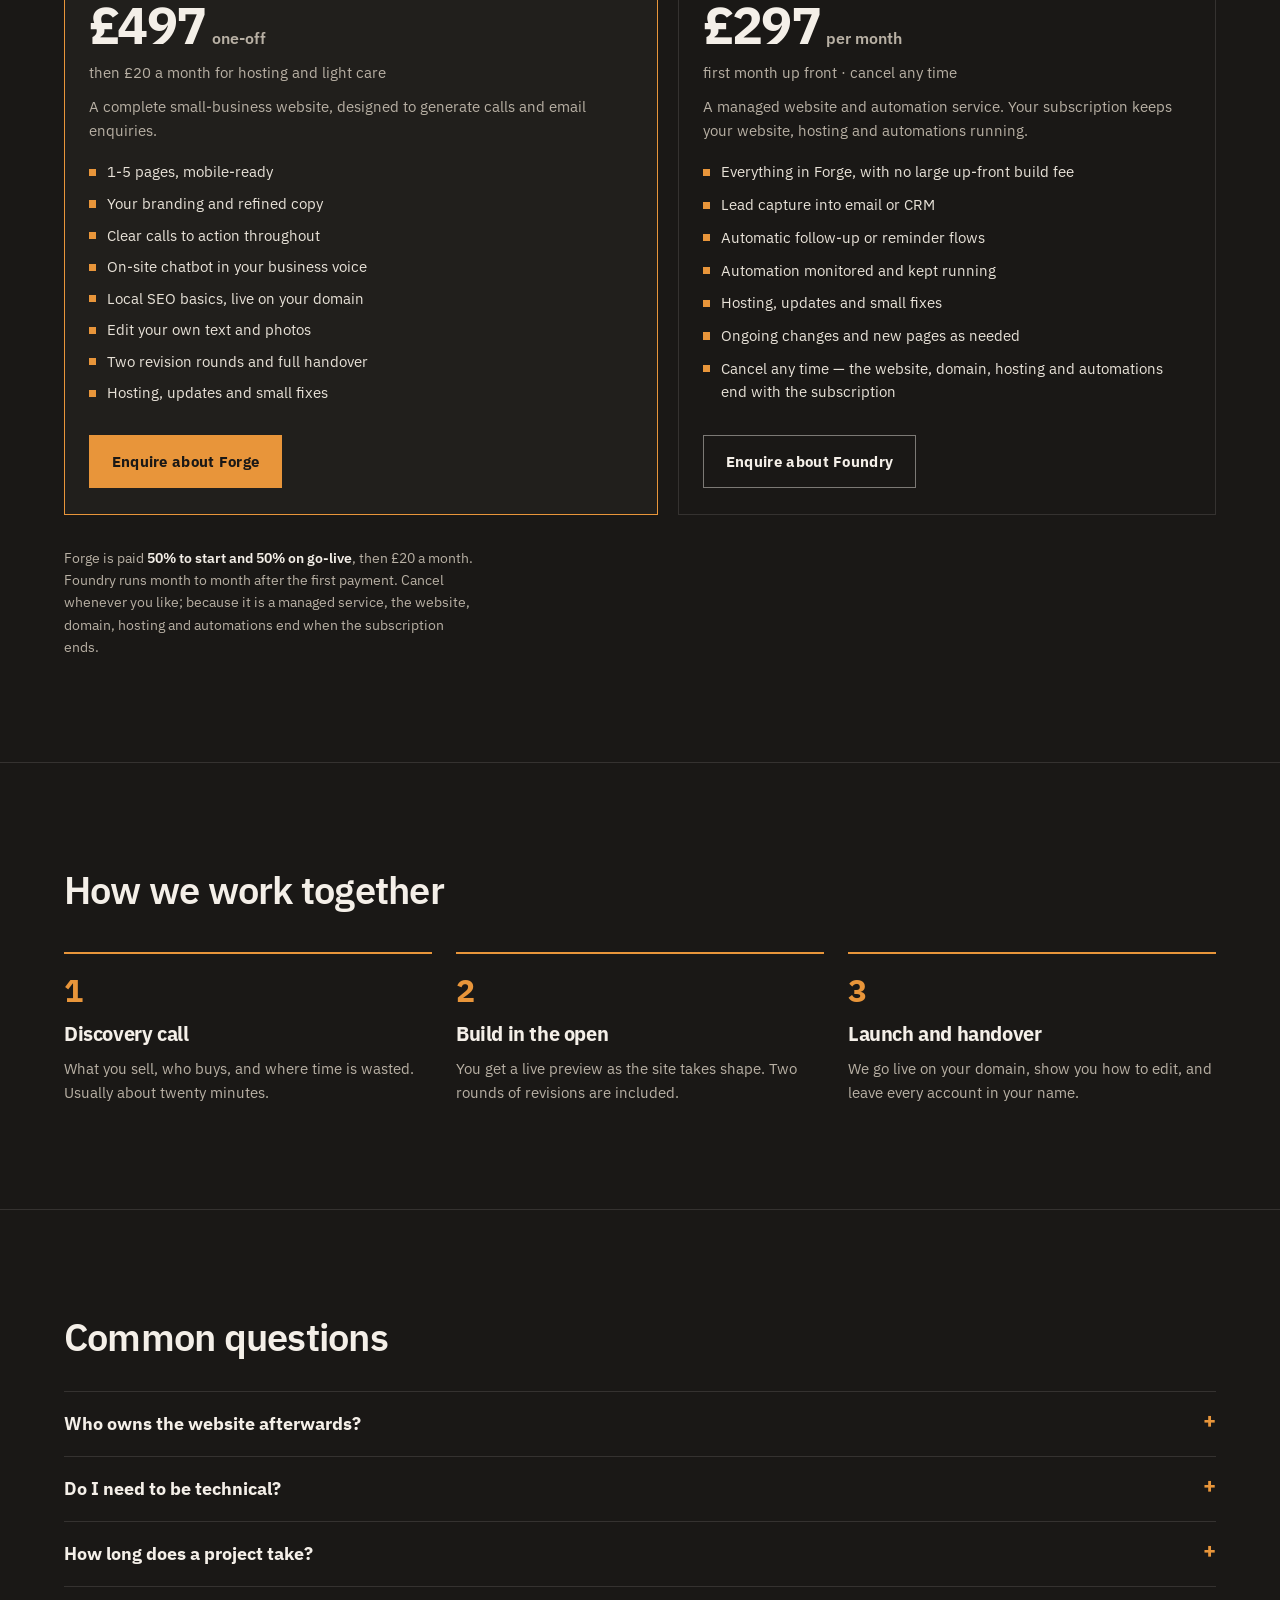
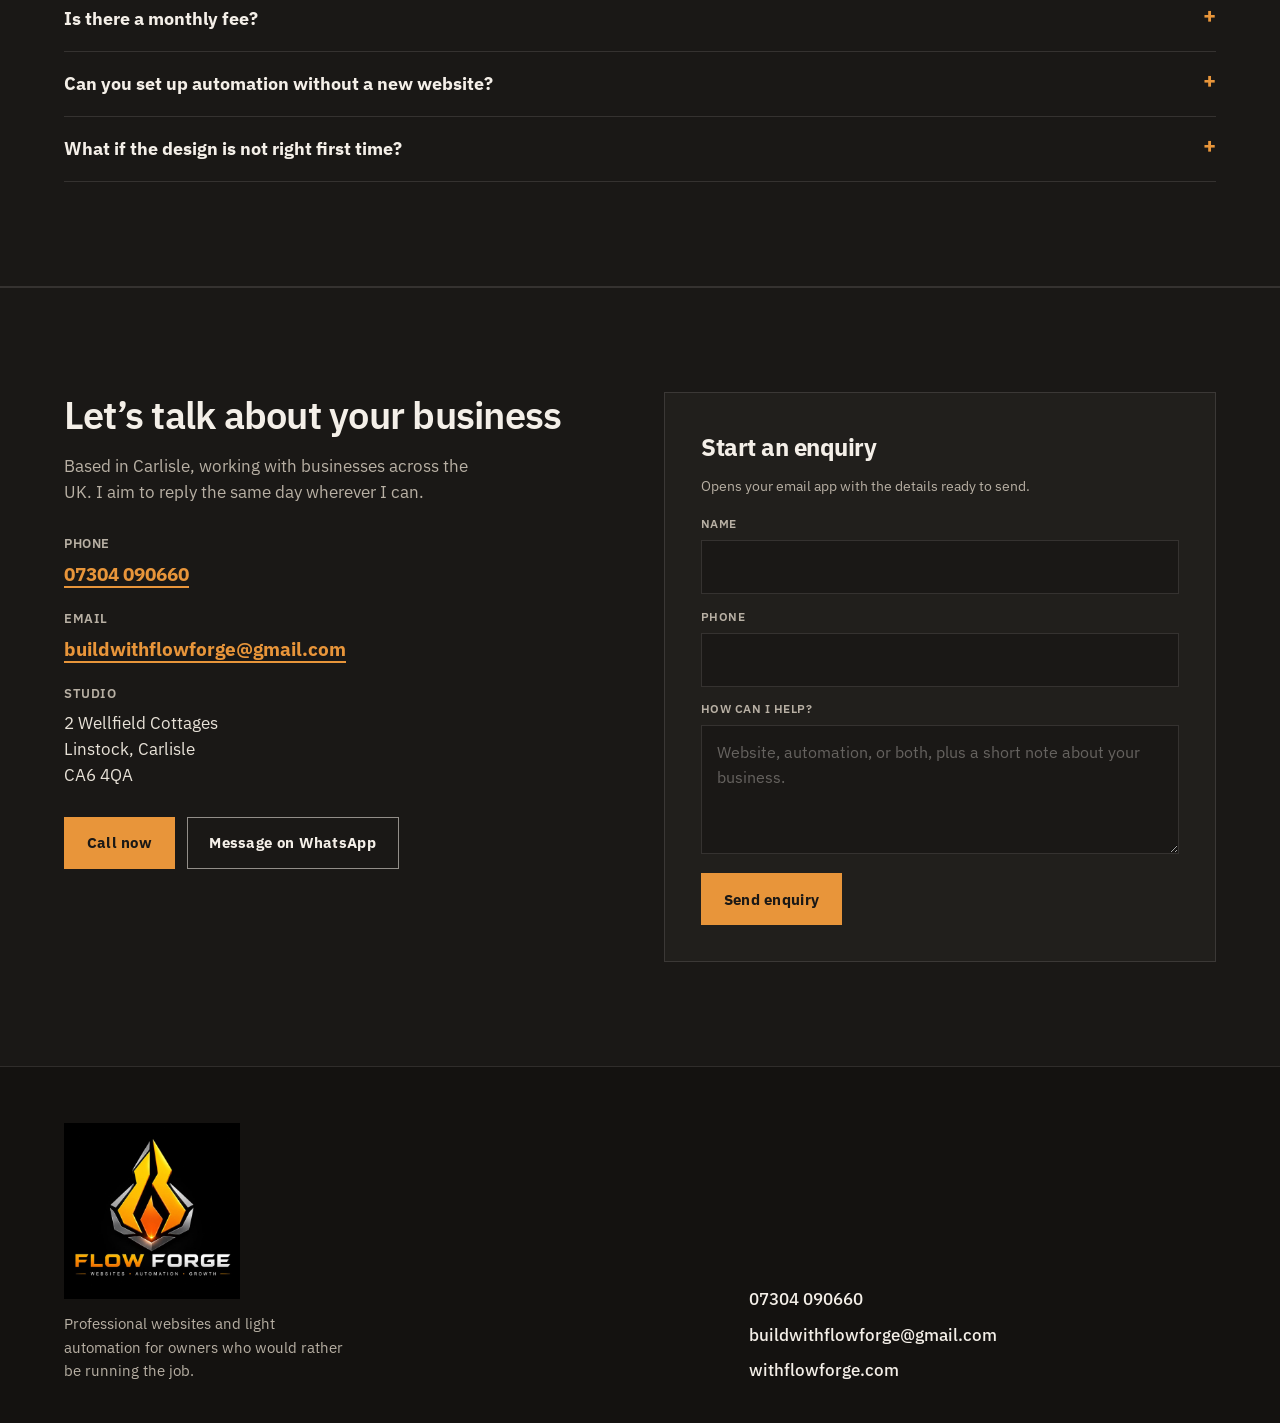
==== commit 89d261e0: "Replace leftover display styling with IBM Plex Sans. Co-authored-by: Cursor <cursoragent@cursor.com>" ====
--- a/index.html
+++ b/index.html
@@ -17,8 +17,8 @@
     <link rel="icon" href="./favicon.png" type="image/png" />
     <link rel="preconnect" href="https://fonts.googleapis.com" />
     <link rel="preconnect" href="https://fonts.gstatic.com" crossorigin />
-    <link href="https://fonts.googleapis.com/css2?family=Public+Sans:wght@400;500;600;700;800&display=swap" rel="stylesheet" />
-    <link rel="stylesheet" href="./styles.css?v=31" />
+    <link href="https://fonts.googleapis.com/css2?family=IBM+Plex+Sans:wght@400;500;600;700&display=swap" rel="stylesheet" />
+    <link rel="stylesheet" href="./styles.css?v=32" />
   </head>
   <body>
     <a class="skip" href="#main">Skip to content</a>
--- a/styles.css
+++ b/styles.css
@@ -1,6 +1,6 @@
 /*
   Flow Forge — serious logo-led system
-  Cool charcoal + restrained amber. Public Sans throughout.
+  Cool charcoal + restrained amber. IBM Plex Sans throughout.
 */
 
 :root {
@@ -21,8 +21,8 @@
   --inverse-muted: #b8b0a4;
   --box: #262320;
 
-  --display: "Public Sans", system-ui, -apple-system, sans-serif;
-  --sans: "Public Sans", system-ui, -apple-system, sans-serif;
+  --display: "IBM Plex Sans", "Helvetica Neue", Helvetica, Arial, sans-serif;
+  --sans: "IBM Plex Sans", "Helvetica Neue", Helvetica, Arial, sans-serif;
 
   --max: 72rem;
   --gutter: clamp(1.25rem, 4vw, 3rem);
@@ -61,6 +61,23 @@
   -webkit-font-smoothing: antialiased;
 }
 
+body,
+button,
+input,
+textarea,
+select,
+h1,
+h2,
+h3,
+h4,
+.btn,
+.plan__price,
+.spec dd,
+.wordmark__text,
+.hero__brand {
+  font-family: var(--sans) !important;
+}
+
 ::selection {
   background: rgba(232, 149, 58, 0.45);
   color: #0a0b0d;
@@ -108,16 +125,16 @@
 }
 
 h2 {
-  font-family: var(--display);
-  font-weight: 700;
-  font-size: clamp(1.85rem, 4vw, 3rem);
-  line-height: 1.12;
-  letter-spacing: -0.03em;
-  max-width: 18ch;
+  font-family: var(--sans);
+  font-weight: 600;
+  font-size: clamp(1.65rem, 3.2vw, 2.35rem);
+  line-height: 1.2;
+  letter-spacing: -0.02em;
+  max-width: 22ch;
 }
 
 h3 {
-  font-family: var(--display);
+  font-family: var(--sans);
   font-weight: 700;
   font-size: 1.25rem;
   letter-spacing: -0.02em;
@@ -155,7 +172,7 @@
 
 .link--lg {
   font-size: 1.2rem;
-  font-family: var(--display);
+  font-family: var(--sans);
   font-weight: 700;
   border-bottom-width: 2px;
 }
@@ -200,11 +217,11 @@
 .wordmark__text {
   display: flex;
   flex-direction: column;
-  line-height: 1;
-  font-family: var(--display);
-  font-weight: 800;
-  font-size: 0.95rem;
-  letter-spacing: 0.06em;
+  line-height: 1.05;
+  font-family: var(--sans);
+  font-weight: 700;
+  font-size: 0.92rem;
+  letter-spacing: 0.02em;
   text-transform: uppercase;
 }
 
@@ -230,7 +247,7 @@
 }
 
 .nav__phone {
-  font-family: var(--display);
+  font-family: var(--sans);
   font-weight: 700;
   font-size: 0.95rem;
   text-decoration: none;
@@ -264,7 +281,7 @@
   border-radius: 0;
   background: var(--amber);
   color: var(--amber-ink);
-  font-family: var(--display);
+  font-family: var(--sans);
   font-weight: 700;
   font-size: 0.95rem;
   letter-spacing: 0.02em;
@@ -347,11 +364,11 @@
   display: flex;
   flex-direction: column;
   margin: 0;
-  font-family: var(--display);
-  font-weight: 800;
-  font-size: clamp(2.85rem, 7.5vw, 5.25rem);
-  line-height: 0.95;
-  letter-spacing: -0.03em;
+  font-family: var(--sans);
+  font-weight: 700;
+  font-size: clamp(2.6rem, 6.5vw, 4.5rem);
+  line-height: 0.98;
+  letter-spacing: -0.025em;
   text-transform: uppercase;
   color: var(--ink);
   max-width: none;
@@ -413,7 +430,7 @@
 
 .spec dd {
   margin: 0;
-  font-family: var(--display);
+  font-family: var(--sans);
   font-weight: 700;
   font-size: 1.35rem;
   color: var(--ink);
@@ -497,7 +514,7 @@
   padding: 0.55rem 0.85rem;
   background: var(--amber);
   color: var(--ink);
-  font-family: var(--display);
+  font-family: var(--sans);
   font-weight: 700;
   font-size: 0.8rem;
 }
@@ -512,7 +529,7 @@
 }
 
 .work__roof-label {
-  font-family: var(--display);
+  font-family: var(--sans);
   font-weight: 800;
   font-size: clamp(1.35rem, 2.5vw, 1.75rem);
   color: var(--inverse);
@@ -576,7 +593,7 @@
 }
 
 .why strong {
-  font-family: var(--display);
+  font-family: var(--sans);
   font-size: 1.15rem;
 }
 
@@ -689,7 +706,7 @@
 
 .plan__price {
   margin: 0.25rem 0 0;
-  font-family: var(--display);
+  font-family: var(--sans);
   font-weight: 800;
   font-size: clamp(2.4rem, 5vw, 3.25rem);
   letter-spacing: -0.03em;
@@ -762,7 +779,7 @@
 
 .steps__num {
   display: block;
-  font-family: var(--display);
+  font-family: var(--sans);
   font-weight: 800;
   font-size: 2rem;
   color: var(--amber);
@@ -790,7 +807,7 @@
   cursor: pointer;
   list-style: none;
   padding: 1.15rem 0;
-  font-family: var(--display);
+  font-family: var(--sans);
   font-weight: 700;
   font-size: 1.1rem;
   color: var(--ink);
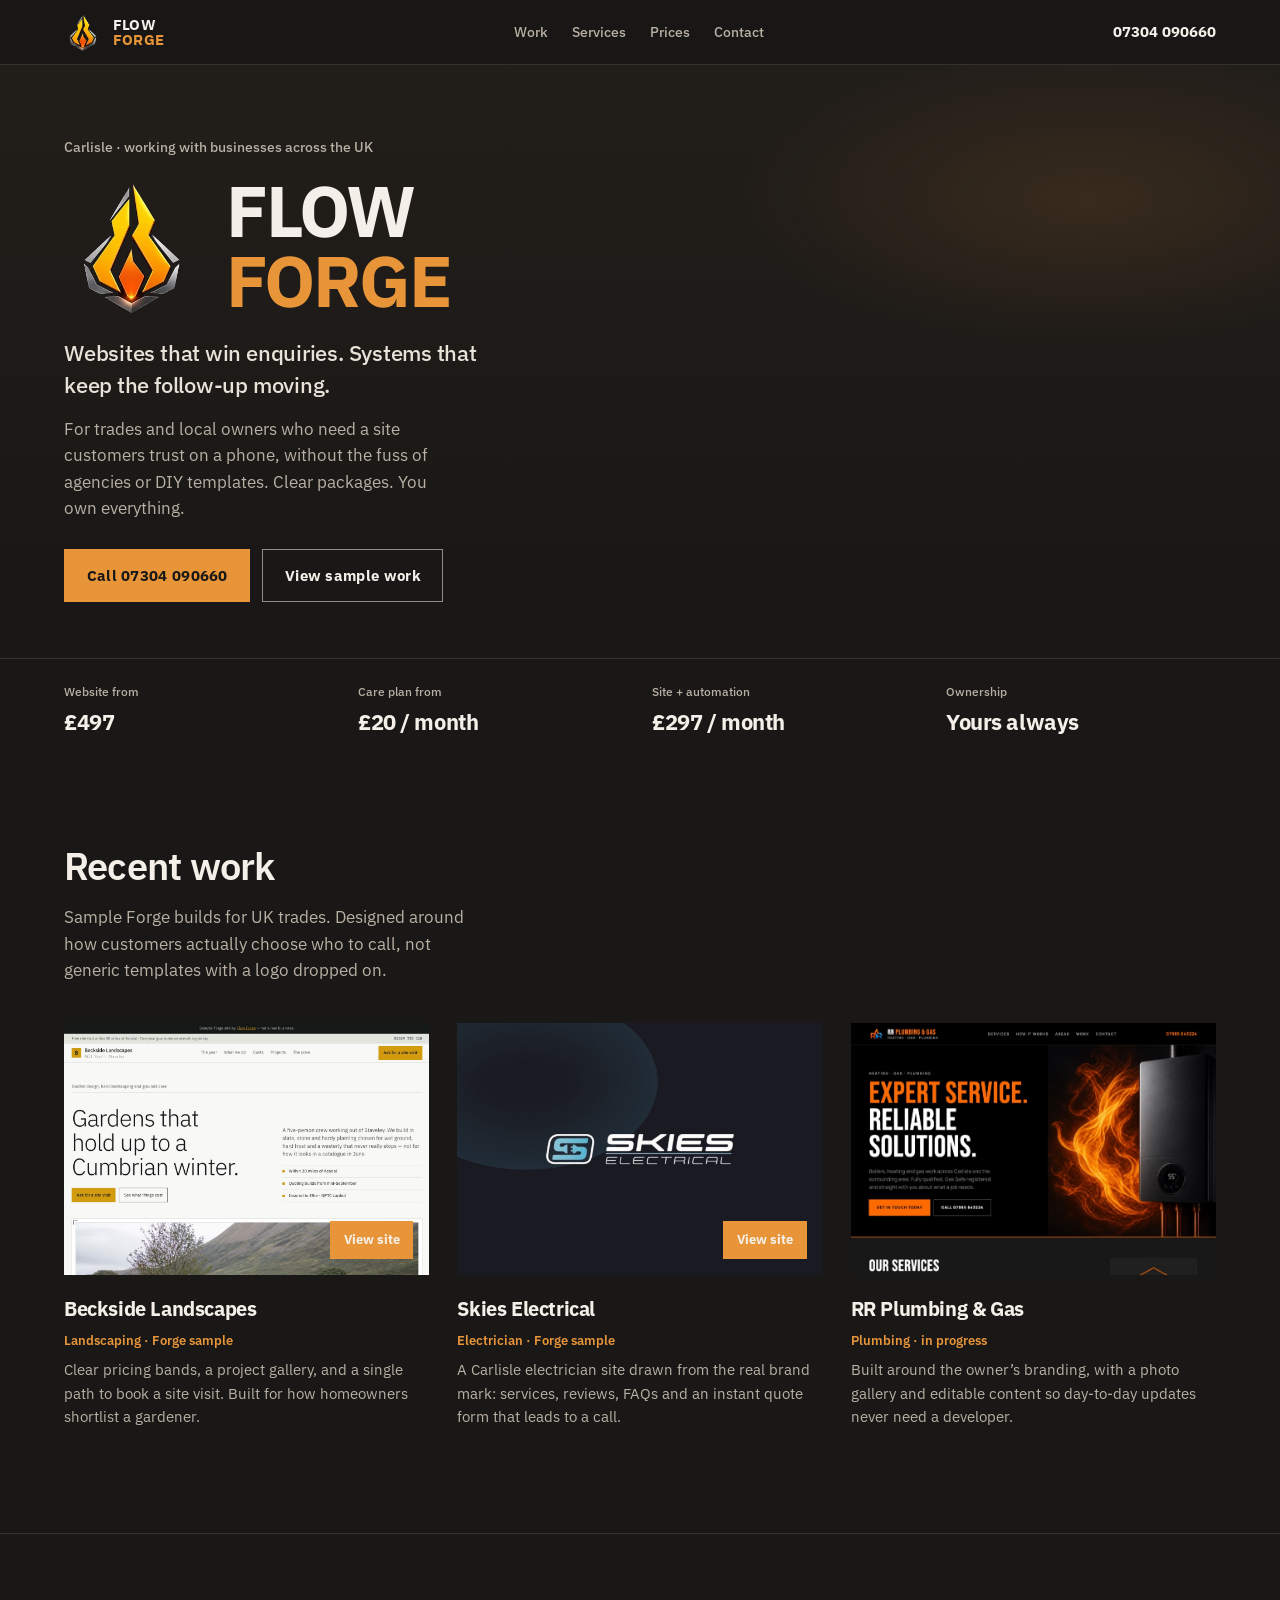
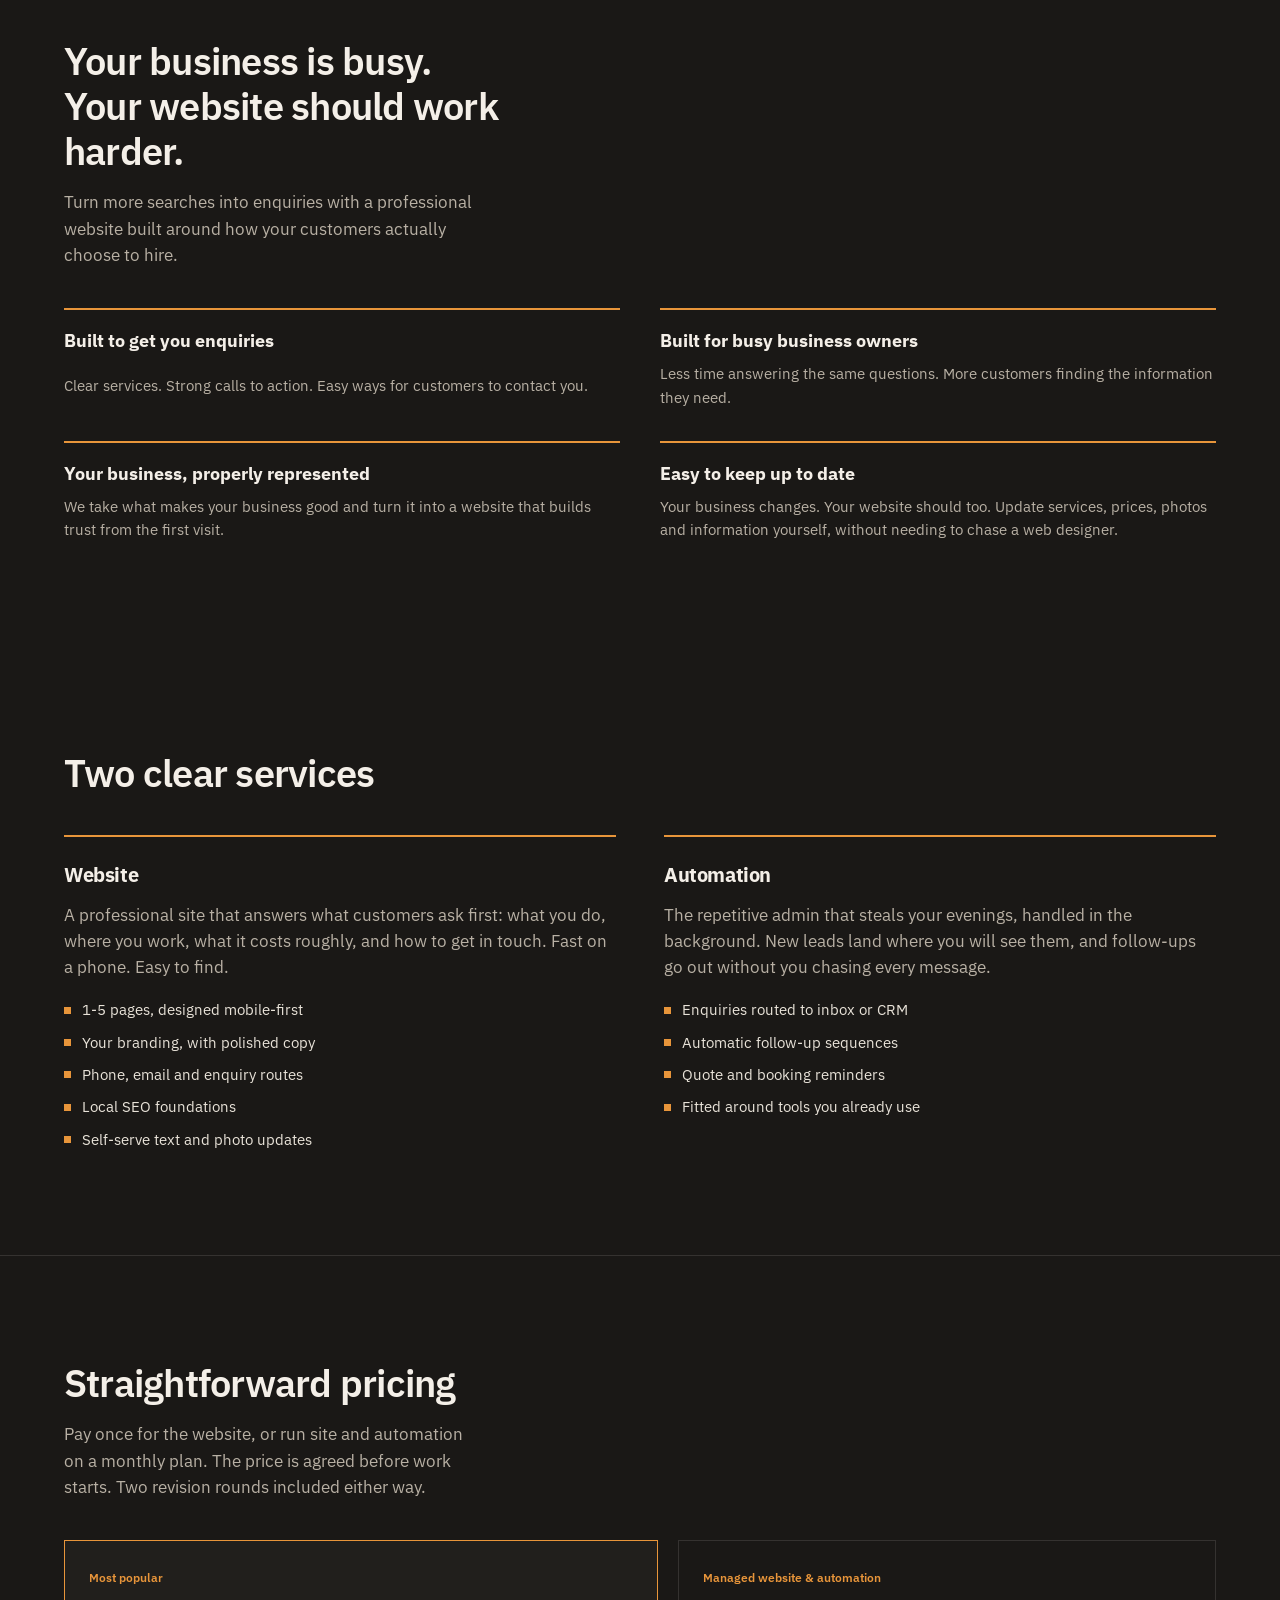
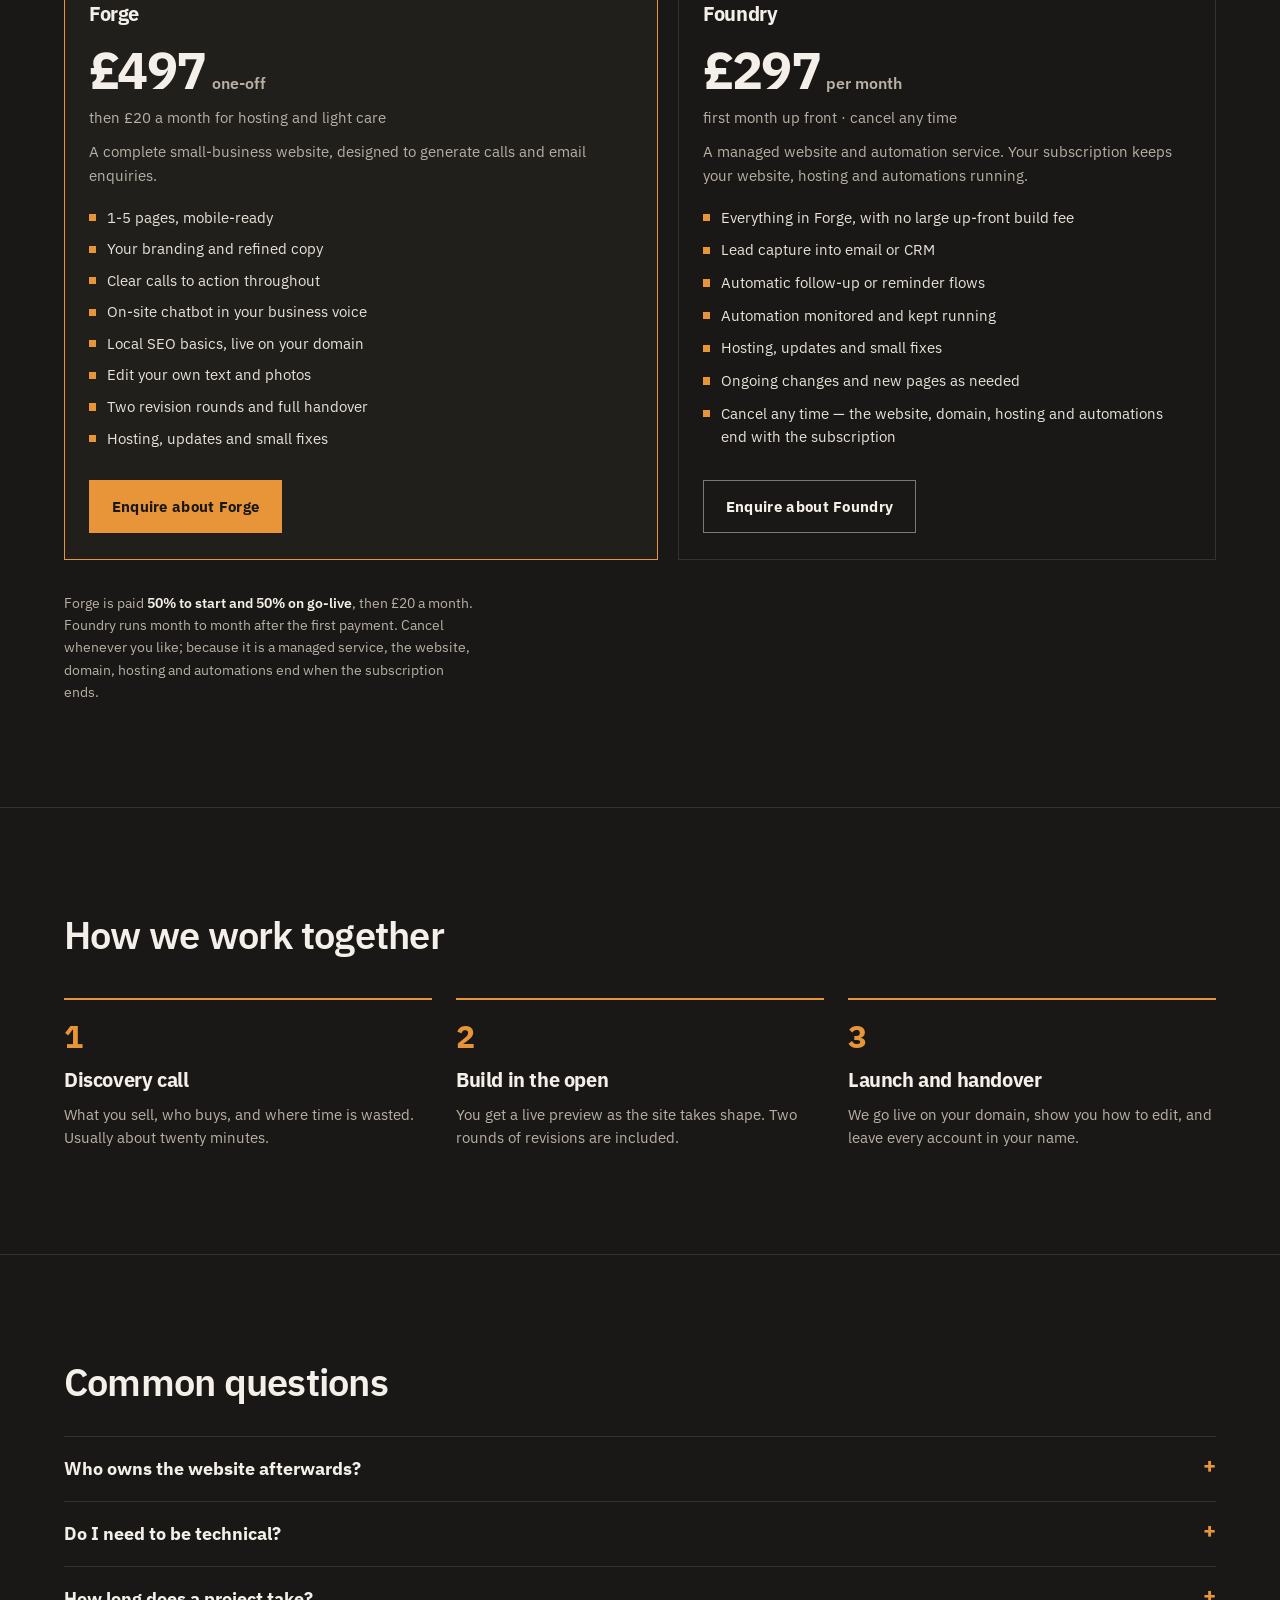
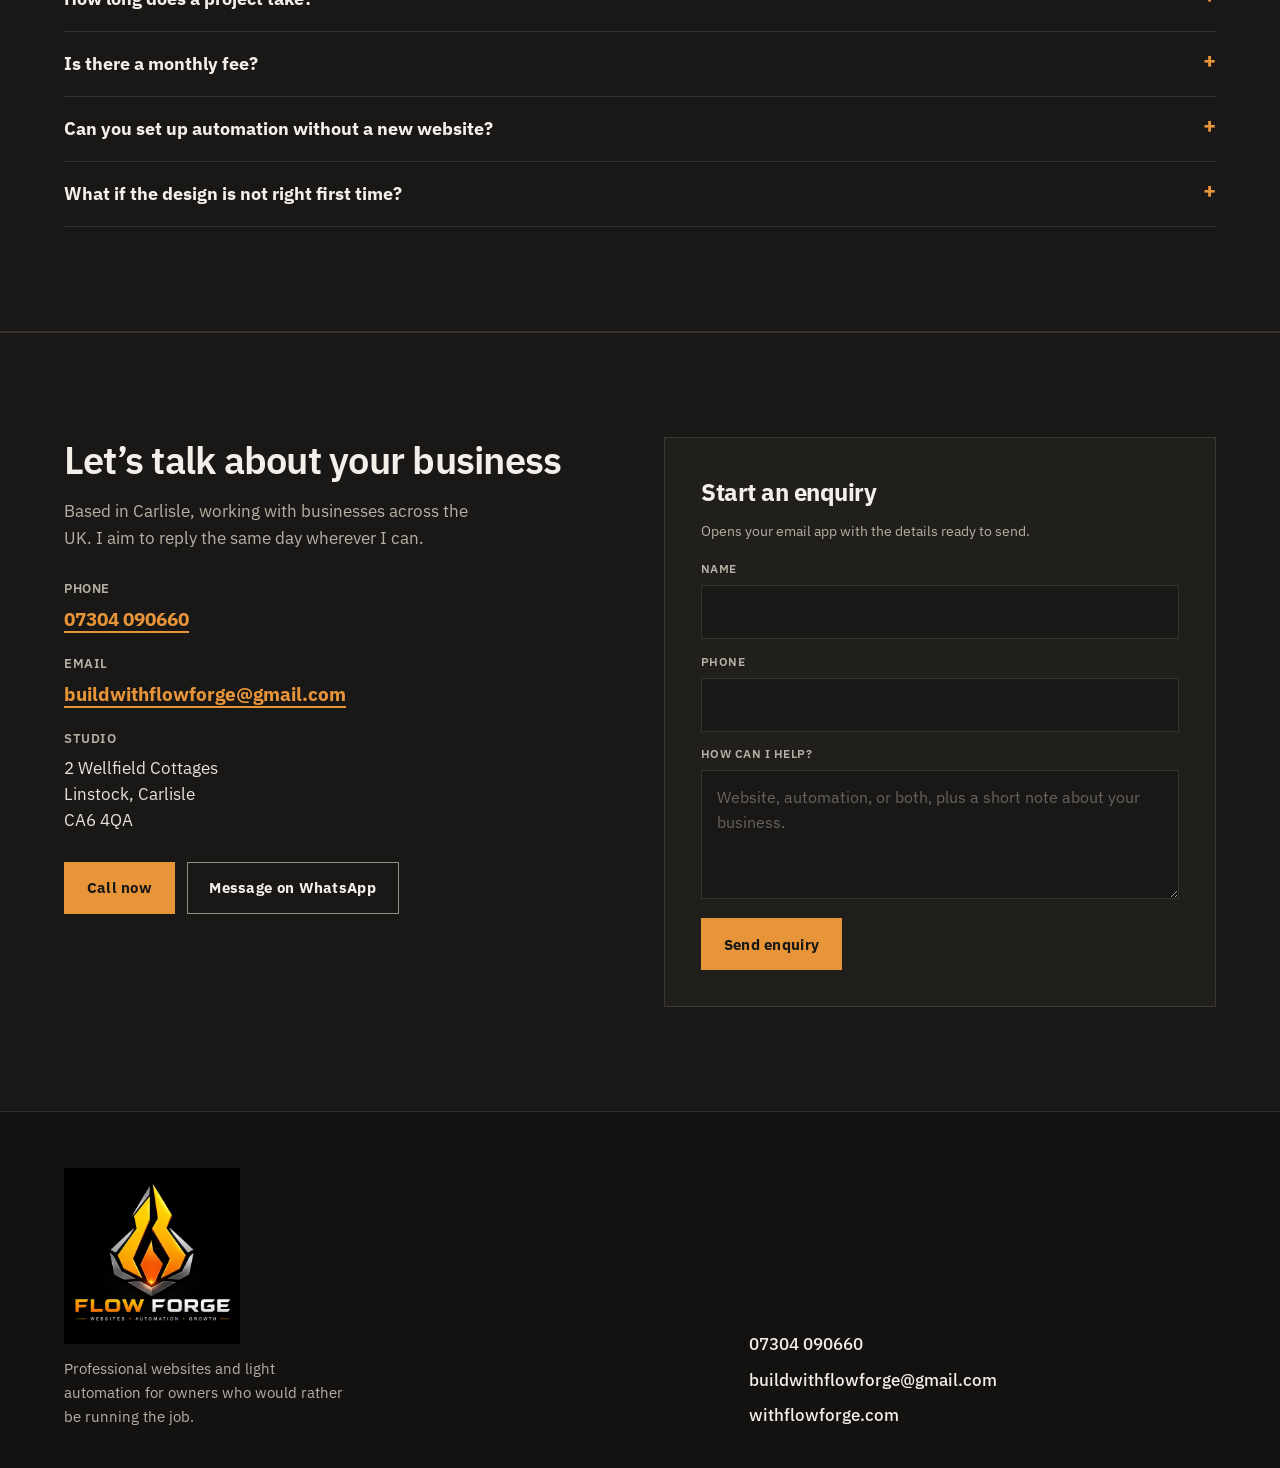
==== commit 62fca1b0: "Split the busy-owners heading across two lines. Co-authored-by: Cursor <cursoragent@cursor.com>" ====
--- a/index.html
+++ b/index.html
@@ -18,7 +18,7 @@
     <link rel="preconnect" href="https://fonts.googleapis.com" />
     <link rel="preconnect" href="https://fonts.gstatic.com" crossorigin />
     <link href="https://fonts.googleapis.com/css2?family=IBM+Plex+Sans:wght@400;500;600;700&display=swap" rel="stylesheet" />
-    <link rel="stylesheet" href="./styles.css?v=32" />
+    <link rel="stylesheet" href="./styles.css?v=33" />
   </head>
   <body>
     <a class="skip" href="#main">Skip to content</a>
@@ -179,7 +179,7 @@
 
       <section class="section section--steel" id="why">
         <div class="wrap">
-          <h2>Your business is busy. Your website should work harder.</h2>
+          <h2>Your business is busy.<br />Your website should work harder.</h2>
           <p class="section__lede">
             Turn more searches into enquiries with a professional website built around
             how your customers actually choose to hire.
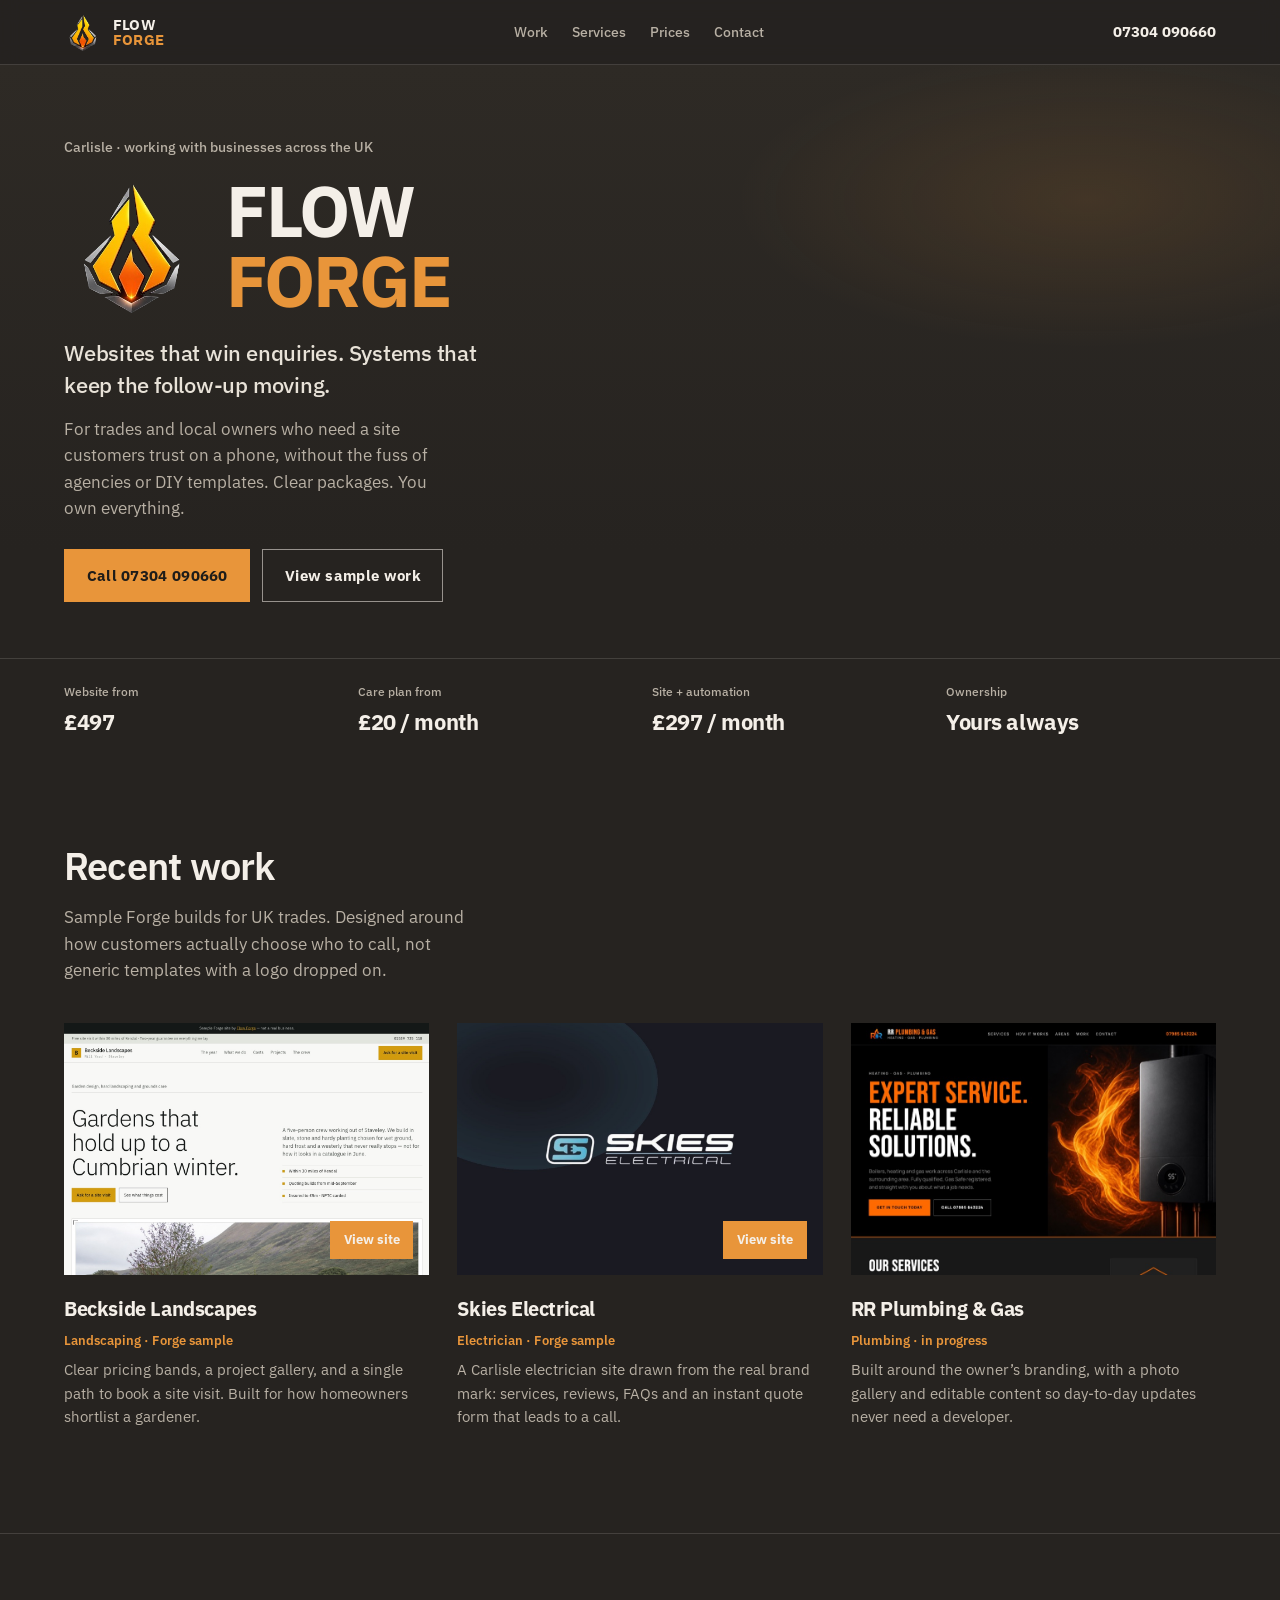
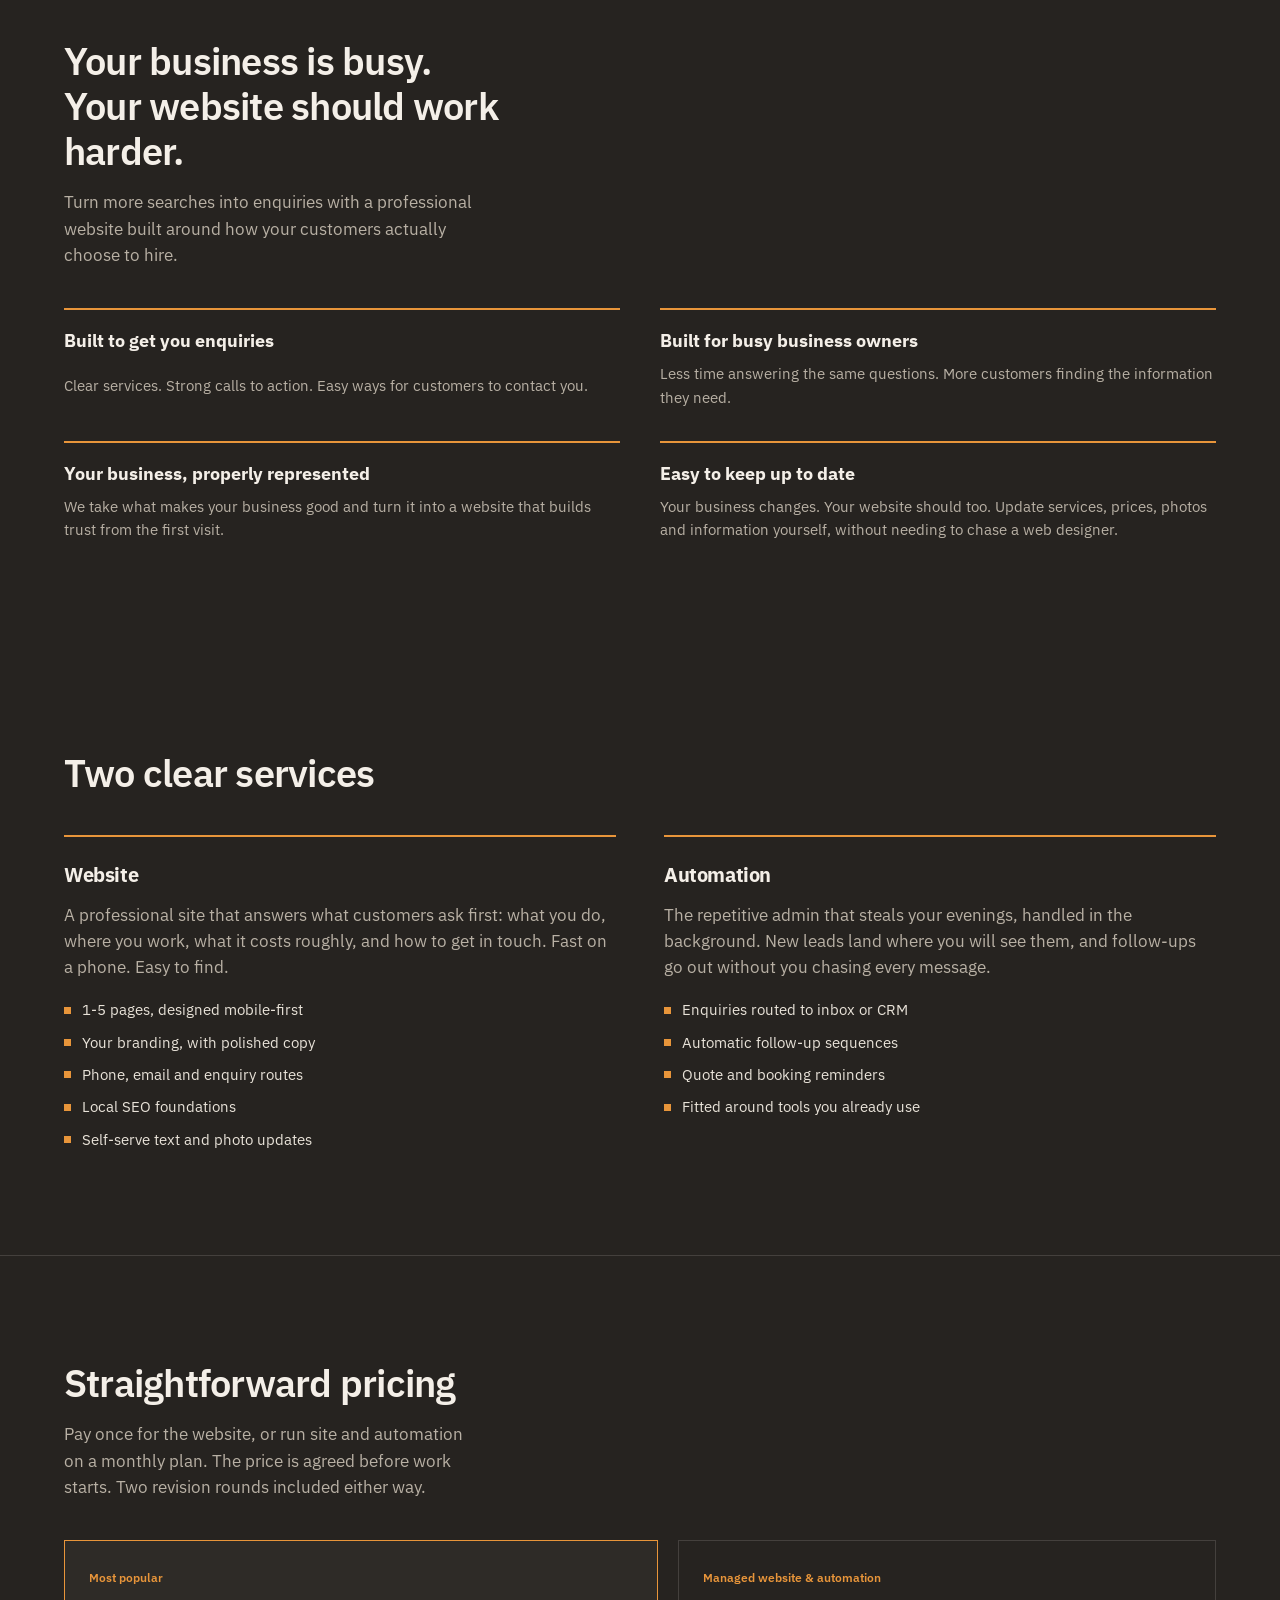
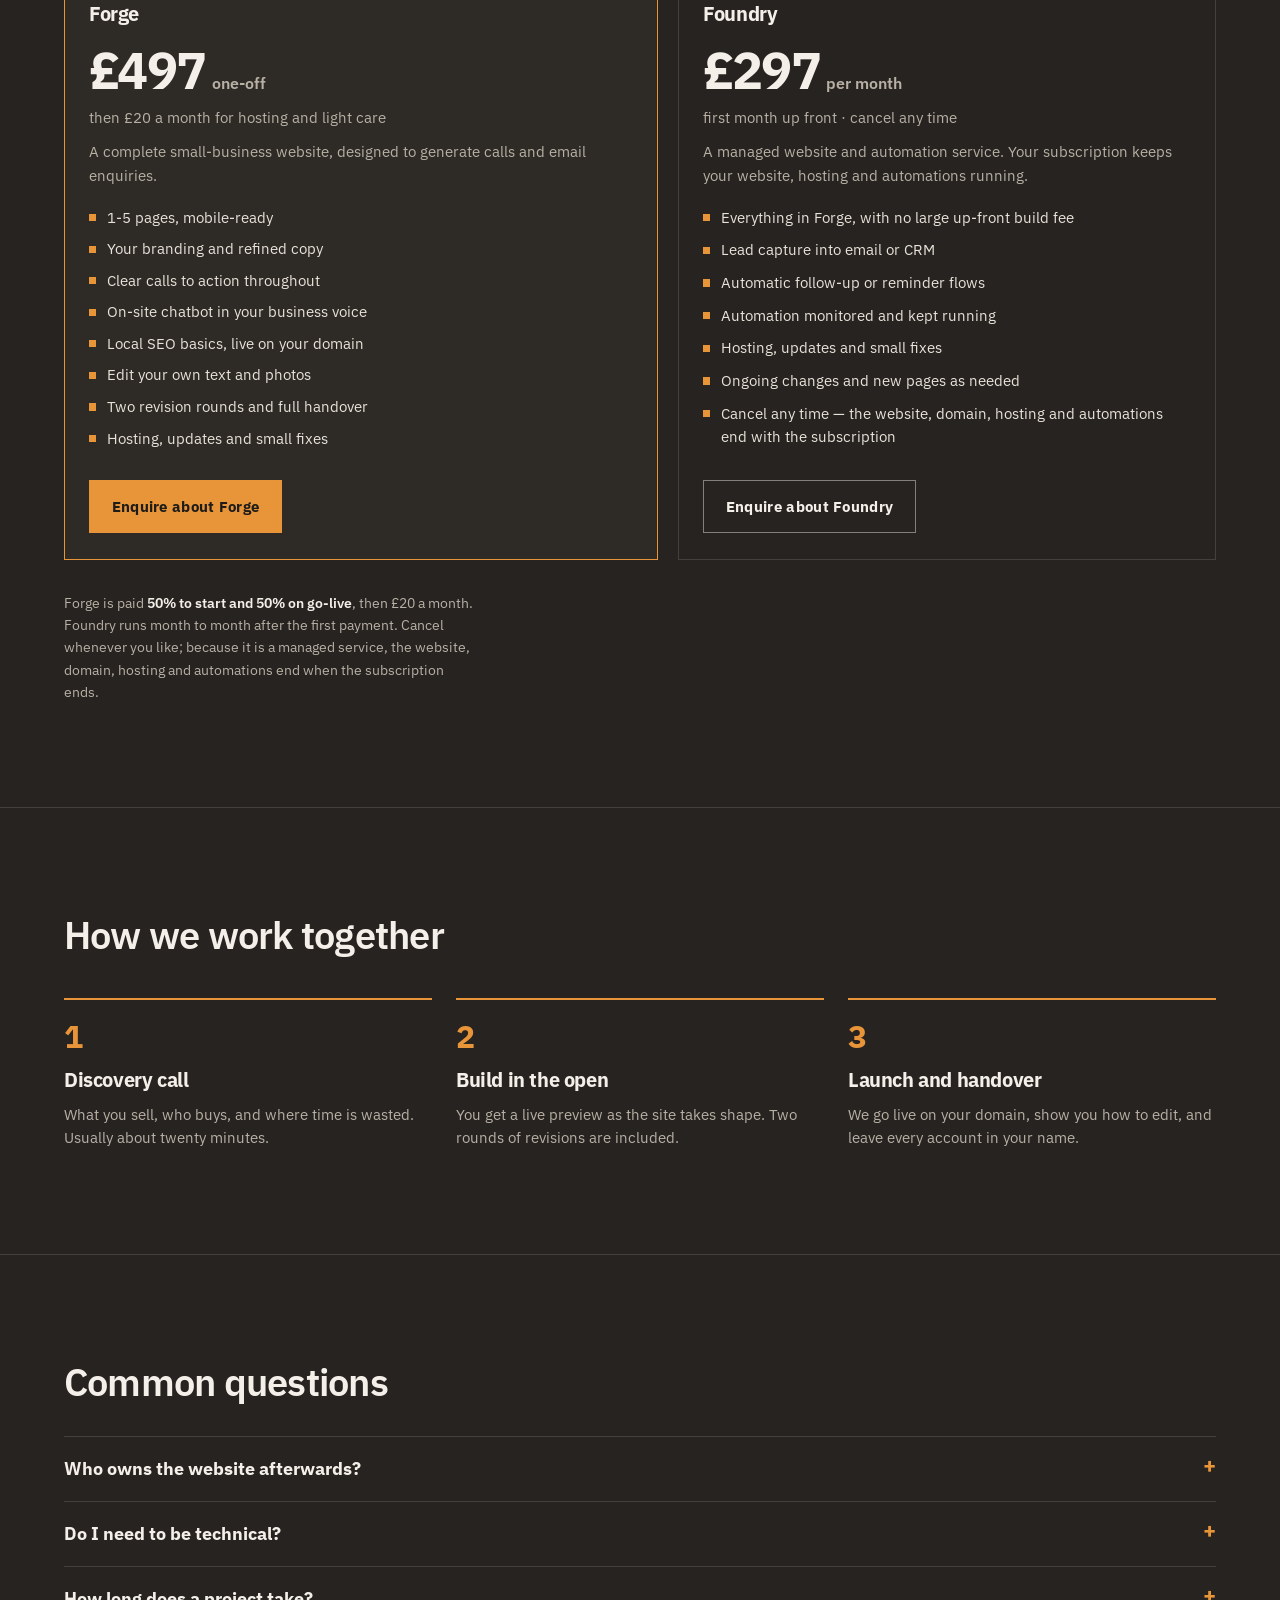
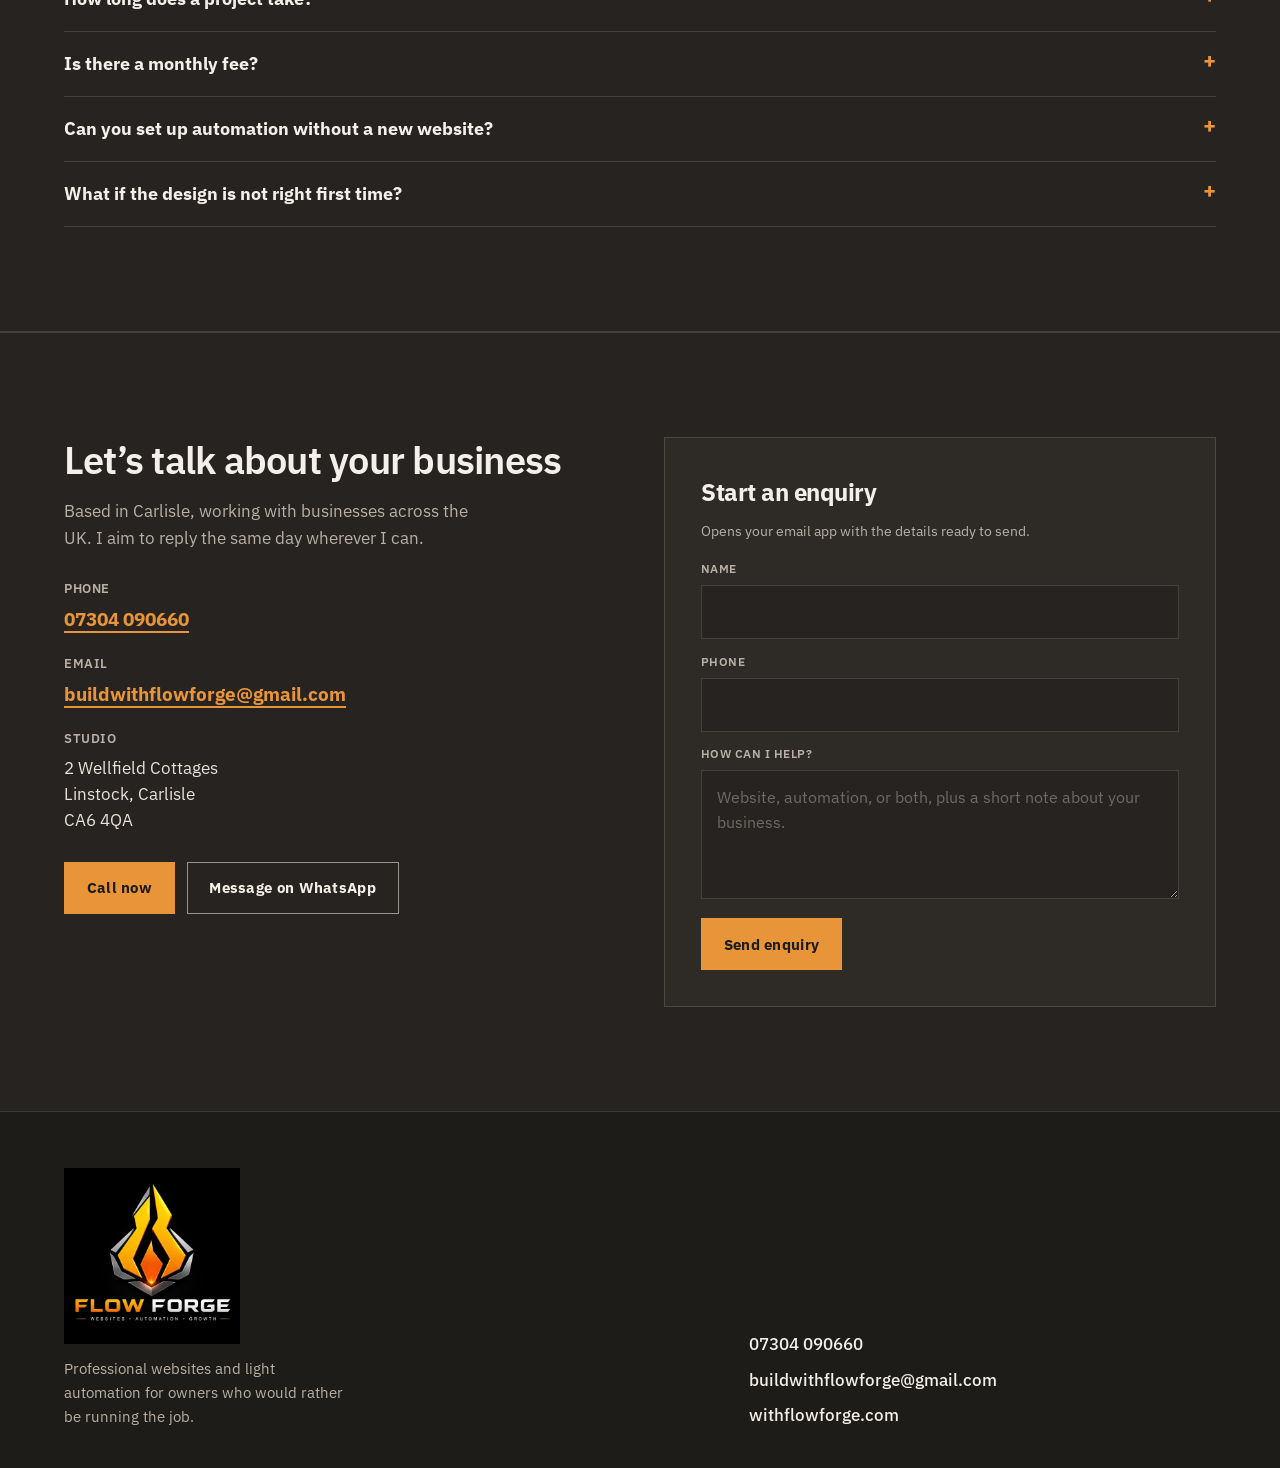
==== commit 67ebb279: "Lighten the site background a notch. Co-authored-by: Cursor <cursoragent@cursor.com>" ====
--- a/index.html
+++ b/index.html
@@ -18,7 +18,7 @@
     <link rel="preconnect" href="https://fonts.googleapis.com" />
     <link rel="preconnect" href="https://fonts.gstatic.com" crossorigin />
     <link href="https://fonts.googleapis.com/css2?family=IBM+Plex+Sans:wght@400;500;600;700&display=swap" rel="stylesheet" />
-    <link rel="stylesheet" href="./styles.css?v=33" />
+    <link rel="stylesheet" href="./styles.css?v=34" />
   </head>
   <body>
     <a class="skip" href="#main">Skip to content</a>
--- a/styles.css
+++ b/styles.css
@@ -5,21 +5,21 @@
 
 :root {
   /* Workshop charcoal — warm ground, cream type, amber flame */
-  --canvas: #1a1816;
-  --surface: #211f1c;
-  --surface-steel: #242220;
+  --canvas: #262320;
+  --surface: #2e2b27;
+  --surface-steel: #322f2a;
   --ink: #f4efe8;
   --ink-soft: #e8e2d8;
   --muted: #b8b0a4;
-  --hairline: rgba(244, 239, 232, 0.12);
-  --forge: #141210;
+  --hairline: rgba(244, 239, 232, 0.14);
+  --forge: #1e1c19;
   --amber: #e8953a;
   --ember: #ff6a3d;
-  --amber-ink: #1a1816;
+  --amber-ink: #1e1c19;
   --gold-text: #e8953a;
   --inverse: #f4efe8;
   --inverse-muted: #b8b0a4;
-  --box: #262320;
+  --box: #35322d;
 
   --display: "IBM Plex Sans", "Helvetica Neue", Helvetica, Arial, sans-serif;
   --sans: "IBM Plex Sans", "Helvetica Neue", Helvetica, Arial, sans-serif;
@@ -182,7 +182,7 @@
   position: sticky;
   top: 0;
   z-index: 40;
-  background: rgba(26, 24, 22, 0.94);
+  background: rgba(38, 35, 32, 0.94);
   backdrop-filter: blur(10px);
   border-bottom: 1px solid var(--hairline);
 }
@@ -324,7 +324,7 @@
   inset: 0;
   background:
     radial-gradient(ellipse 50% 40% at 85% 20%, rgba(232, 149, 58, 0.12), transparent 55%),
-    linear-gradient(180deg, #221e1a 0%, var(--canvas) 72%);
+    linear-gradient(180deg, #2e2a25 0%, var(--canvas) 72%);
   pointer-events: none;
 }
 
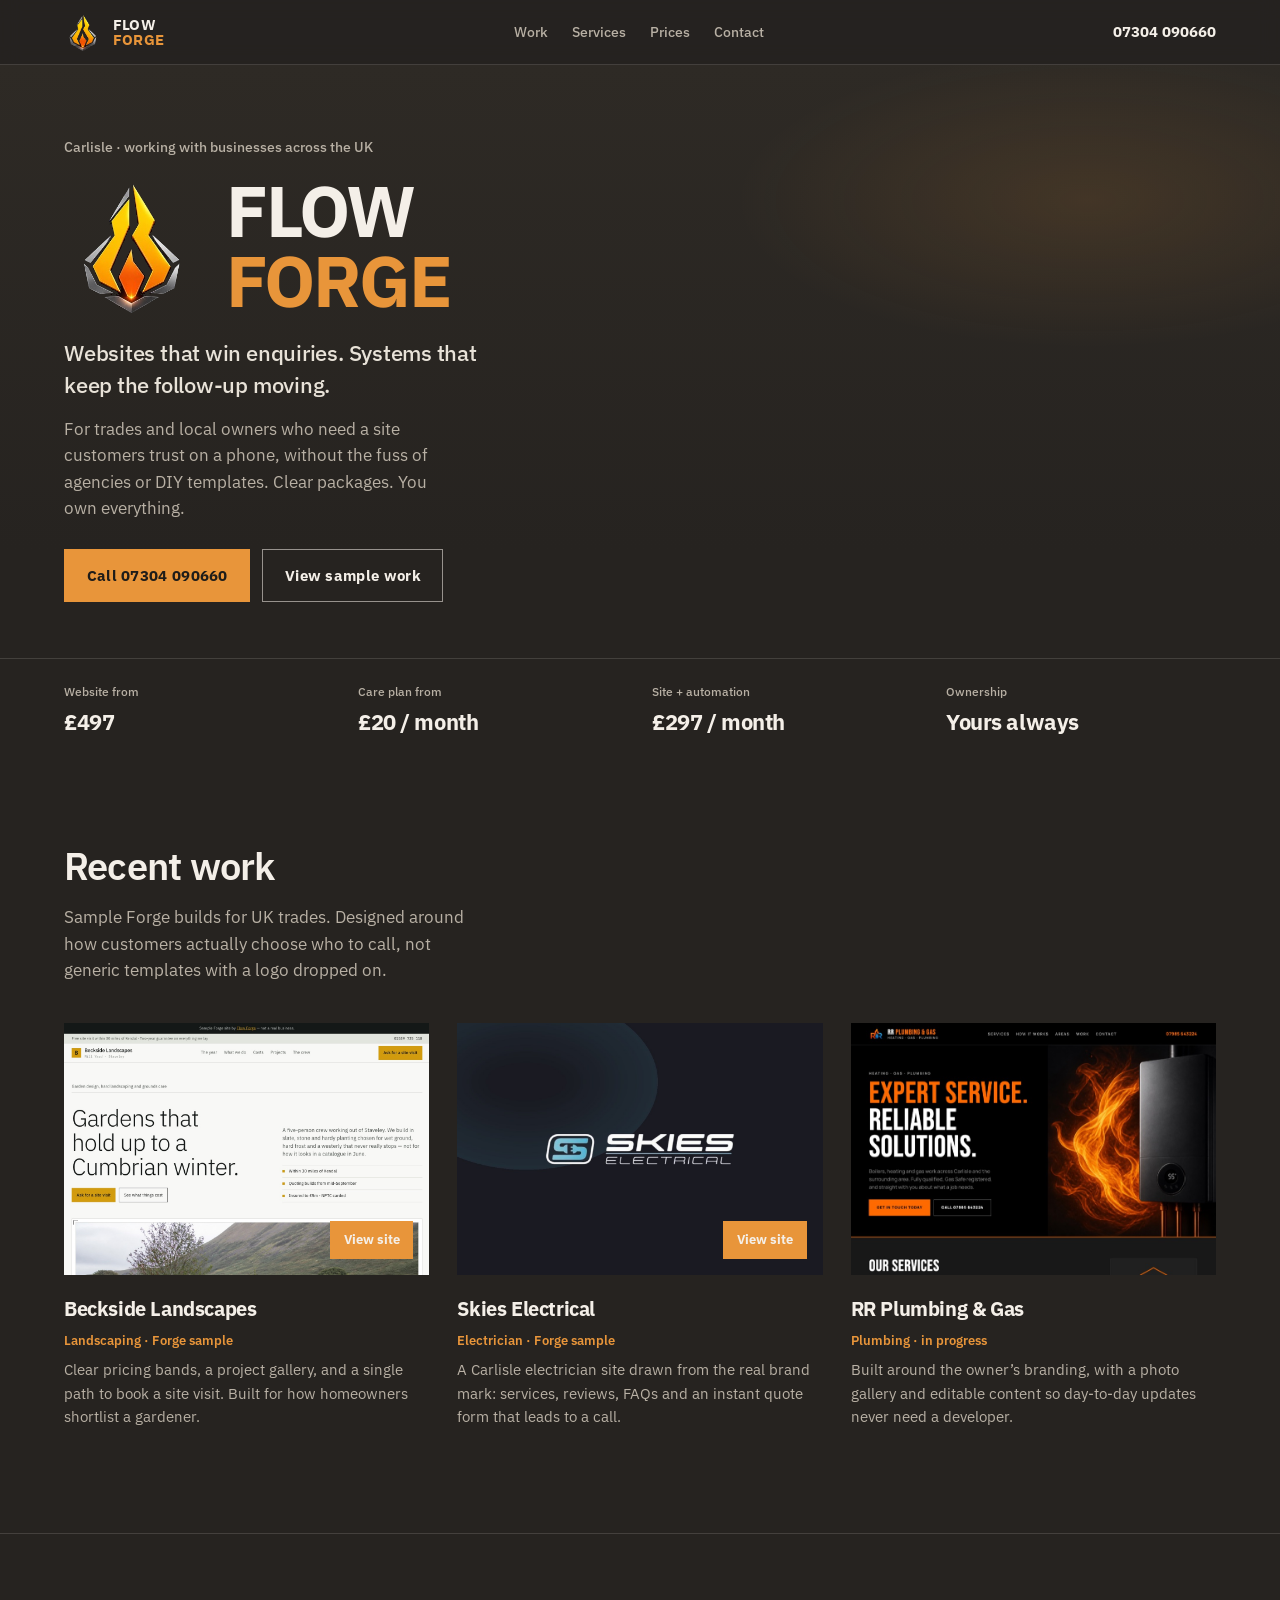
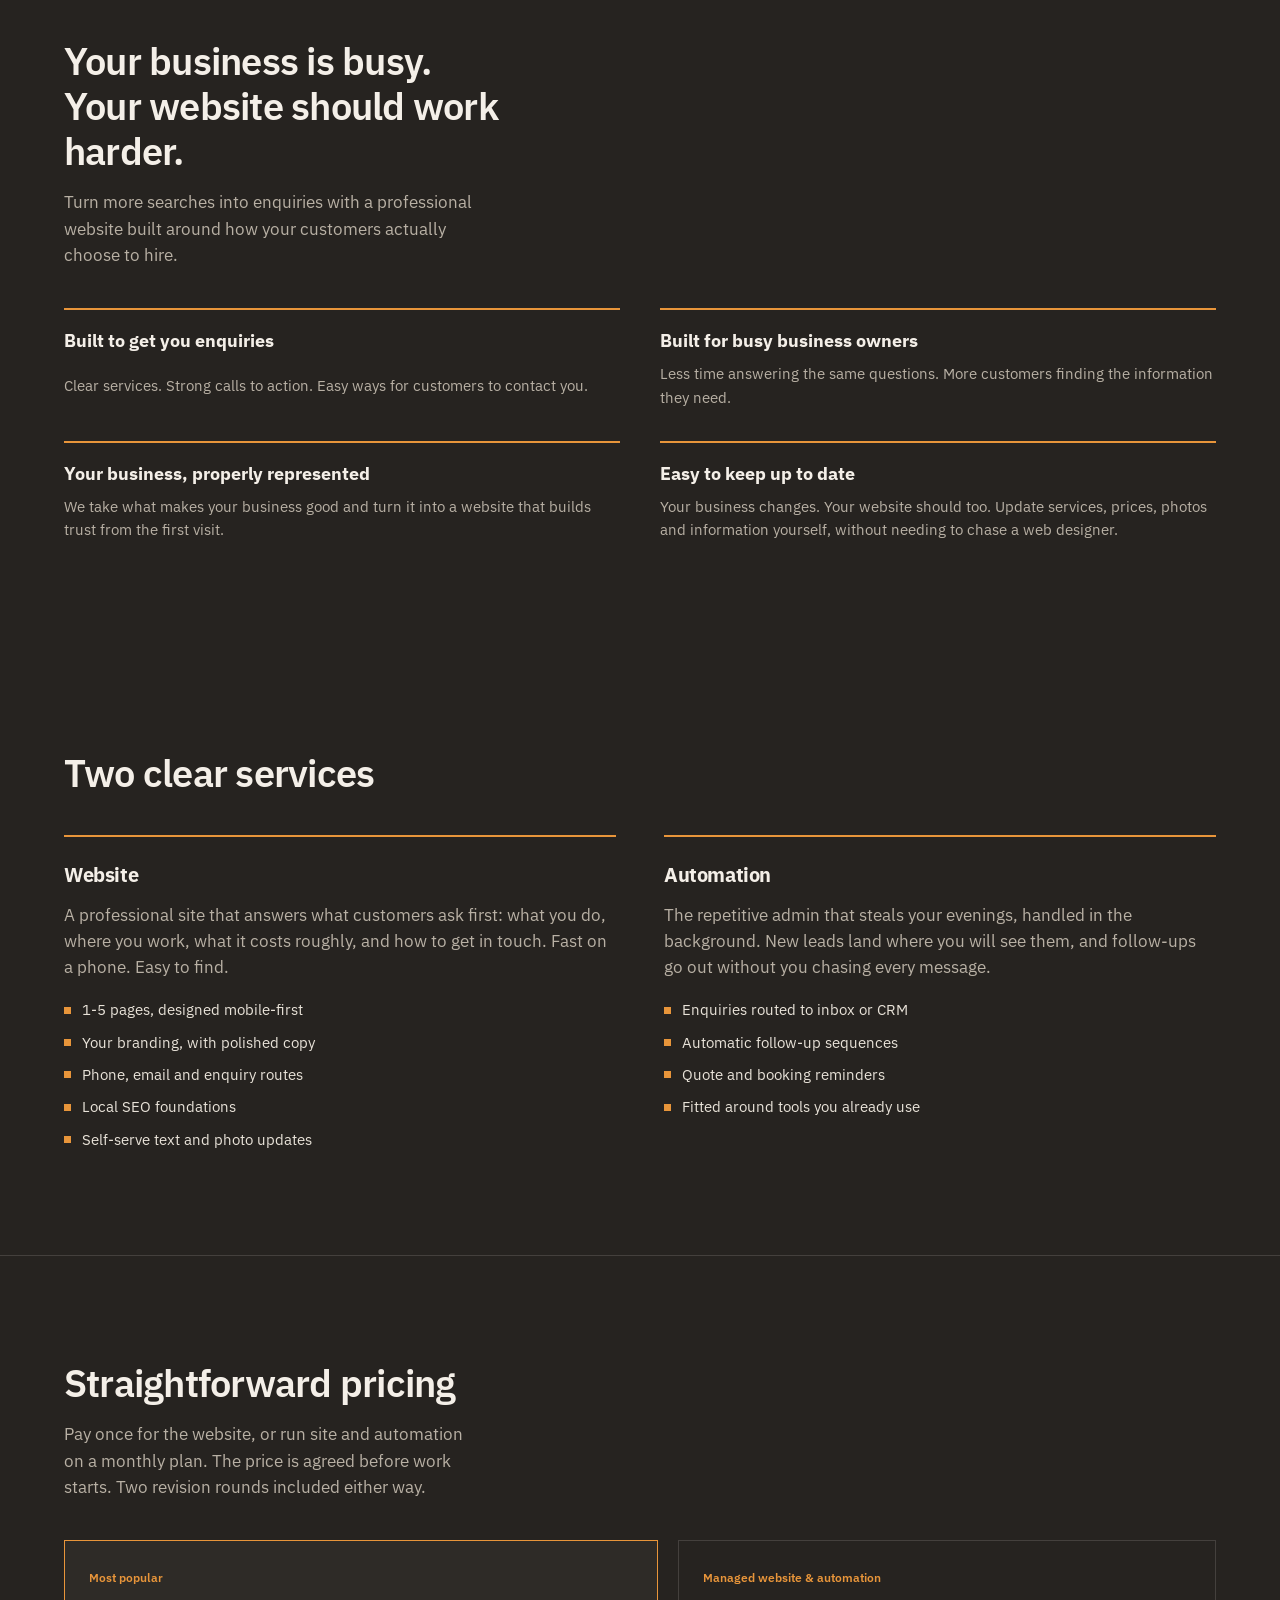
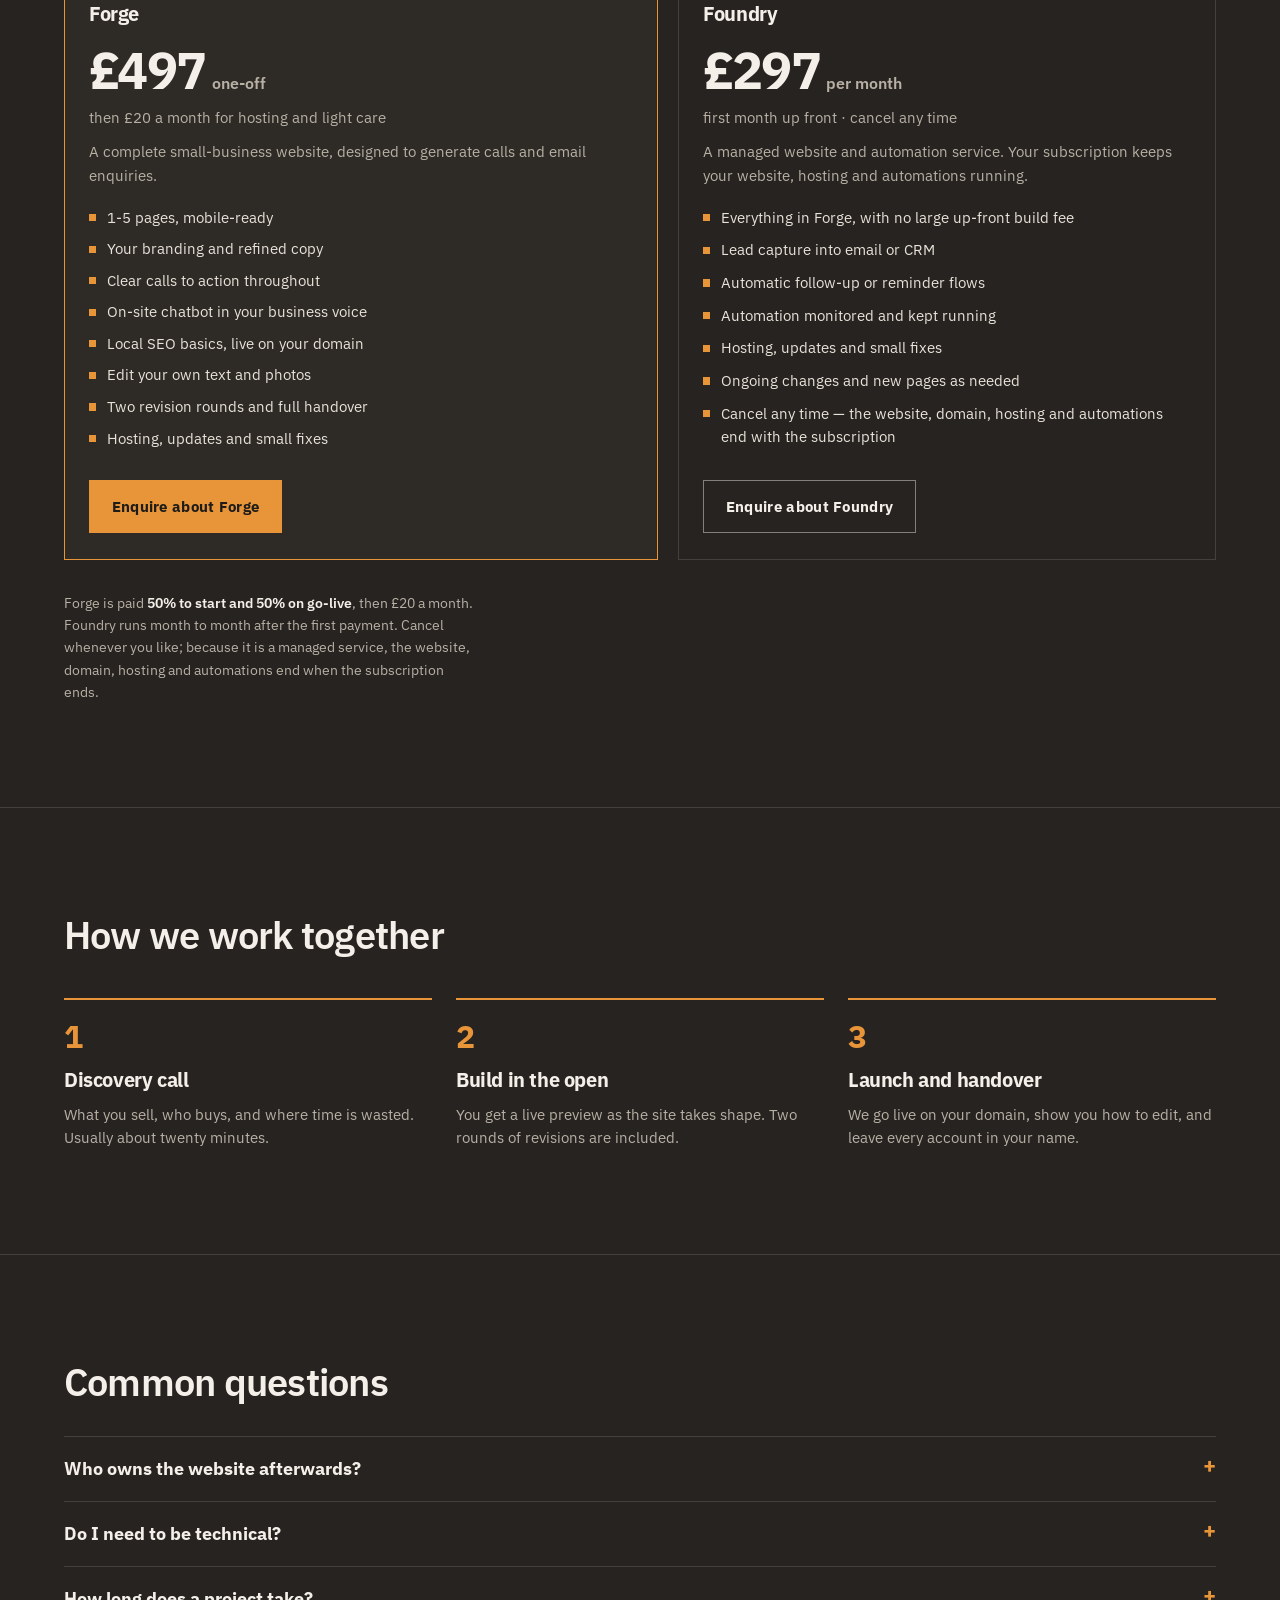
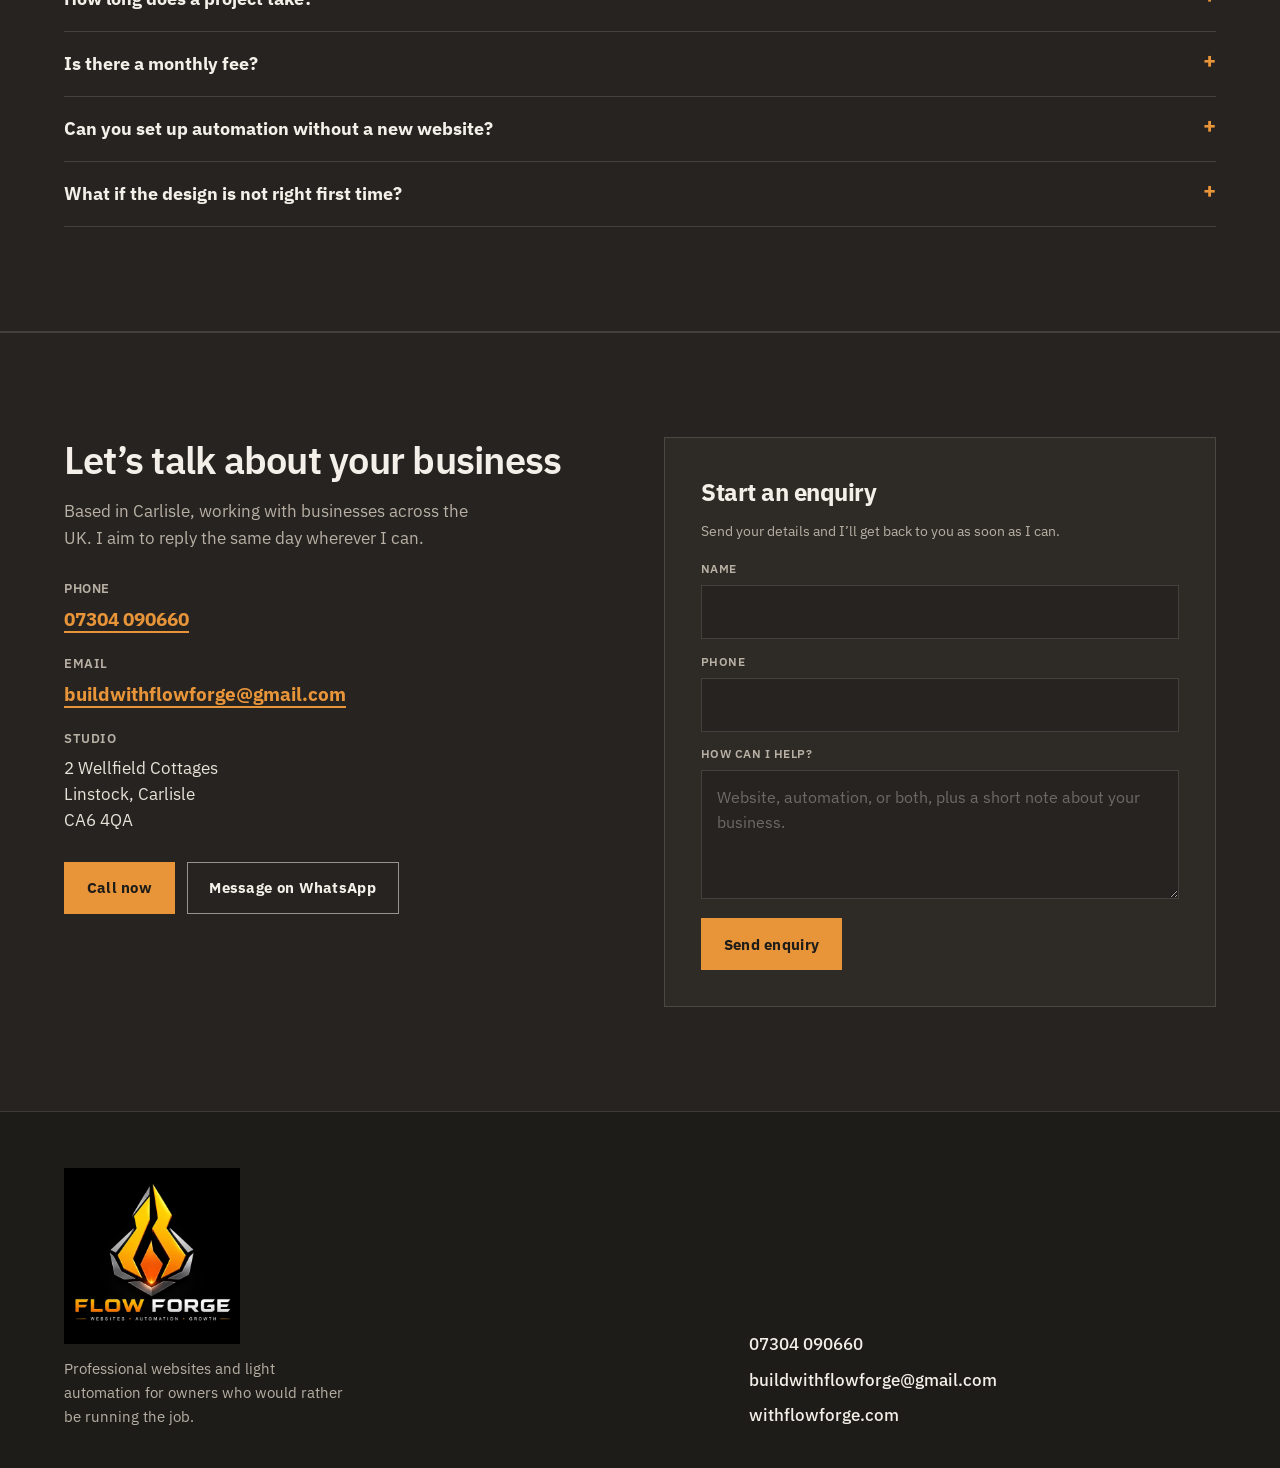
==== commit bd3888e5: "Send site enquiries through Formspree instead of mailto. Co-authored-by: Cursor <cursoragent@cursor." ====
--- a/index.html
+++ b/index.html
@@ -18,7 +18,7 @@
     <link rel="preconnect" href="https://fonts.googleapis.com" />
     <link rel="preconnect" href="https://fonts.gstatic.com" crossorigin />
     <link href="https://fonts.googleapis.com/css2?family=IBM+Plex+Sans:wght@400;500;600;700&display=swap" rel="stylesheet" />
-    <link rel="stylesheet" href="./styles.css?v=34" />
+    <link rel="stylesheet" href="./styles.css?v=35" />
   </head>
   <body>
     <a class="skip" href="#main">Skip to content</a>
@@ -412,9 +412,11 @@
             </div>
           </div>
 
-          <form class="enquiry reveal" id="enquiry-form" novalidate>
+          <form class="enquiry reveal" id="enquiry-form" action="https://formspree.io/f/mgawozbo" method="POST" novalidate>
             <h3 class="enquiry__title">Start an enquiry</h3>
-            <p class="enquiry__note">Opens your email app with the details ready to send.</p>
+            <p class="enquiry__note">Send your details and I’ll get back to you as soon as I can.</p>
+            <input type="hidden" name="_subject" value="Flow Forge enquiry" />
+            <input type="text" name="_gotcha" tabindex="-1" autocomplete="off" aria-hidden="true" class="enquiry__honeypot" />
             <label>
               Name
               <input name="name" type="text" autocomplete="name" required />
@@ -481,26 +483,40 @@
       (() => {
       const form = document.getElementById("enquiry-form");
       const status = document.getElementById("enquiry-status");
-      if (form) {
-      form.addEventListener("submit", (e) => {
-      e.preventDefault();
-      const data = new FormData(form);
-      const name = String(data.get("name") || "").trim();
-      const phone = String(data.get("phone") || "").trim();
-      const need = String(data.get("need") || "").trim();
-      if (!name || !phone || !need) {
-      status.hidden = false;
-      status.textContent = "Fill in name, phone and what you need.";
-      return;
-      }
-      const body = encodeURIComponent(
-      `Name: ${name}\nPhone: ${phone}\n\nWhat they need:\n${need}`
-      );
-      window.location.href =
-      `mailto:buildwithflowforge@gmail.com?subject=${encodeURIComponent("Flow Forge enquiry")}&body=${body}`;
-      status.hidden = false;
-      status.textContent = "Opening your email app…";
-      });
+      if (form && status) {
+        const submitBtn = form.querySelector('button[type="submit"]');
+        form.addEventListener("submit", async (e) => {
+          e.preventDefault();
+          const data = new FormData(form);
+          const name = String(data.get("name") || "").trim();
+          const phone = String(data.get("phone") || "").trim();
+          const need = String(data.get("need") || "").trim();
+          if (!name || !phone || !need) {
+            status.hidden = false;
+            status.textContent = "Fill in name, phone and what you need.";
+            return;
+          }
+
+          status.hidden = false;
+          status.textContent = "Sending…";
+          if (submitBtn) submitBtn.disabled = true;
+
+          try {
+            const res = await fetch(form.action, {
+              method: "POST",
+              body: data,
+              headers: { Accept: "application/json" },
+            });
+            if (!res.ok) throw new Error("Formspree error");
+            form.reset();
+            status.textContent = "Thanks — your enquiry is through. I’ll be in touch soon.";
+          } catch {
+            status.textContent =
+              "Couldn’t send just now. Call 07304 090660 or email buildwithflowforge@gmail.com.";
+          } finally {
+            if (submitBtn) submitBtn.disabled = false;
+          }
+        });
       }
 
       const nodes = document.querySelectorAll(".reveal");
--- a/styles.css
+++ b/styles.css
@@ -930,6 +930,14 @@
   margin-top: 0.35rem;
 }
 
+.enquiry__honeypot {
+  position: absolute;
+  left: -9999px;
+  width: 1px;
+  height: 1px;
+  overflow: hidden;
+}
+
 .enquiry__status {
   margin: 0;
   font-size: 0.875rem;
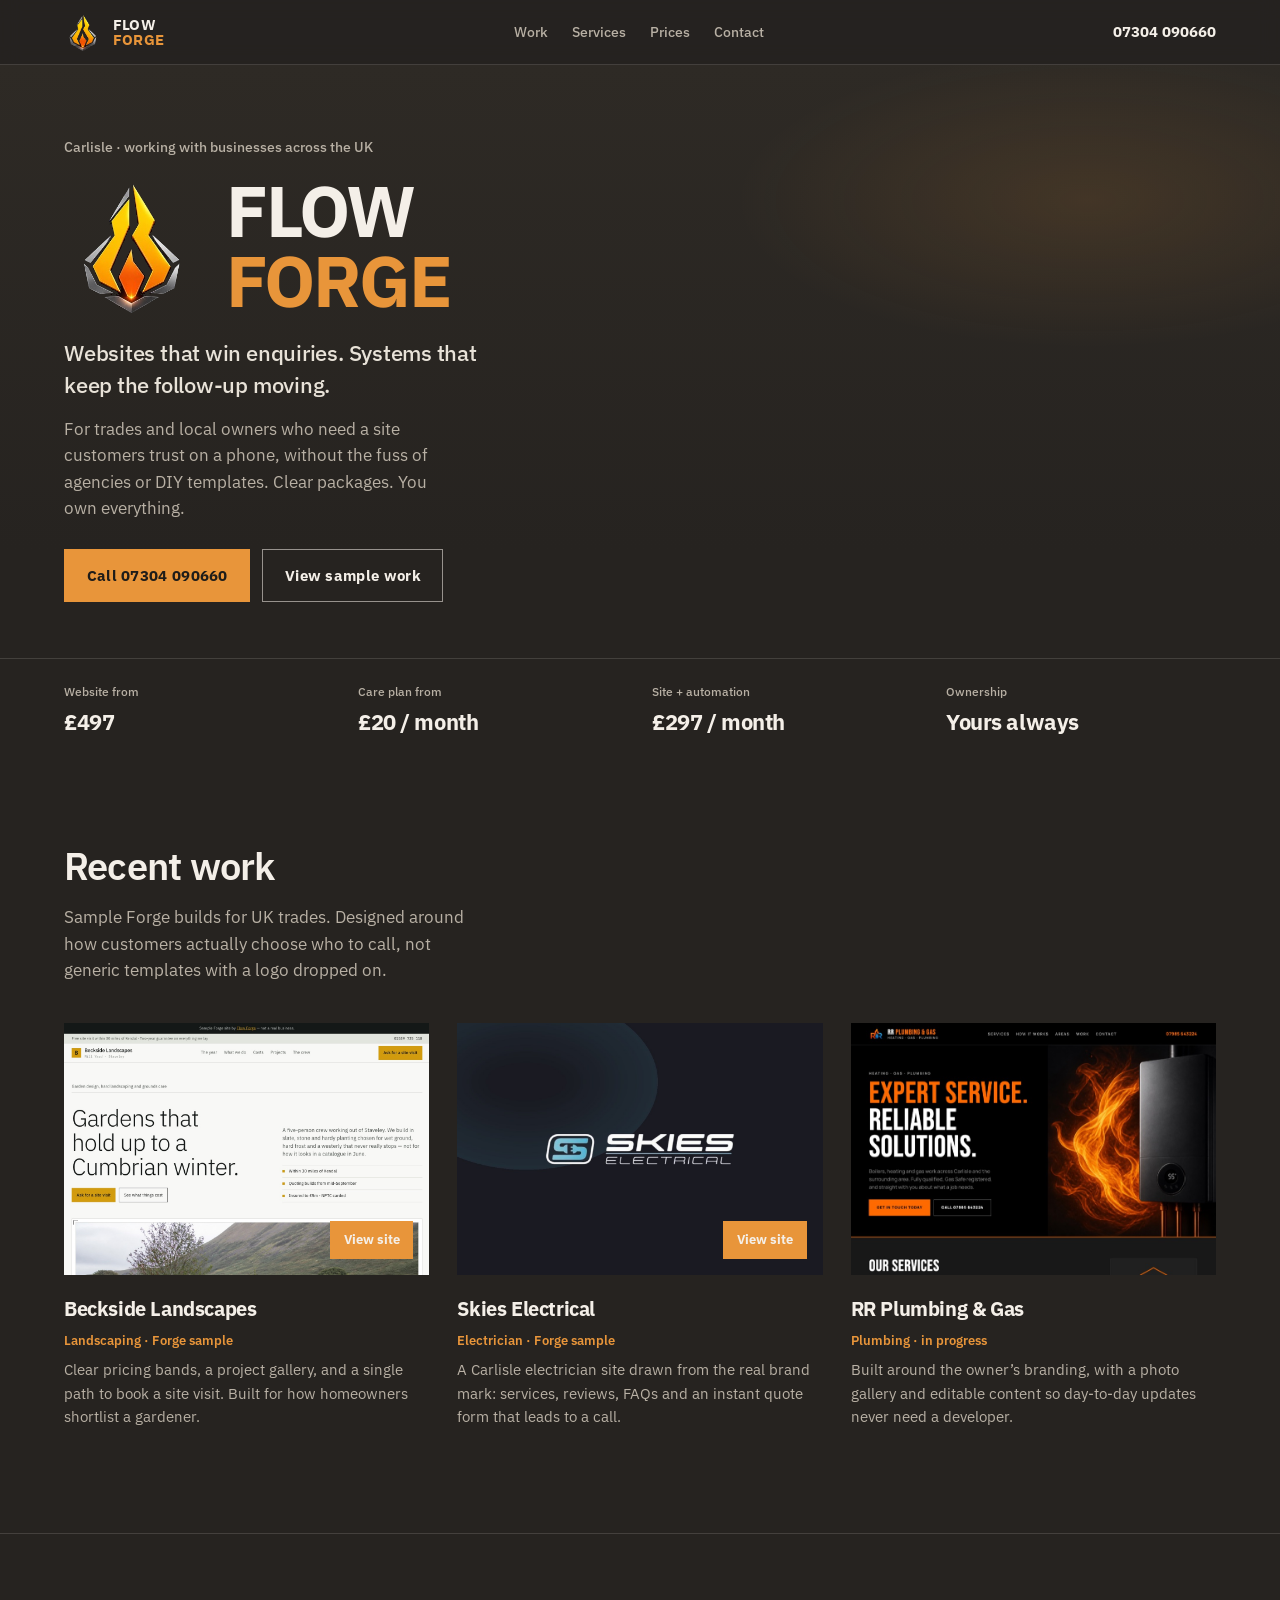
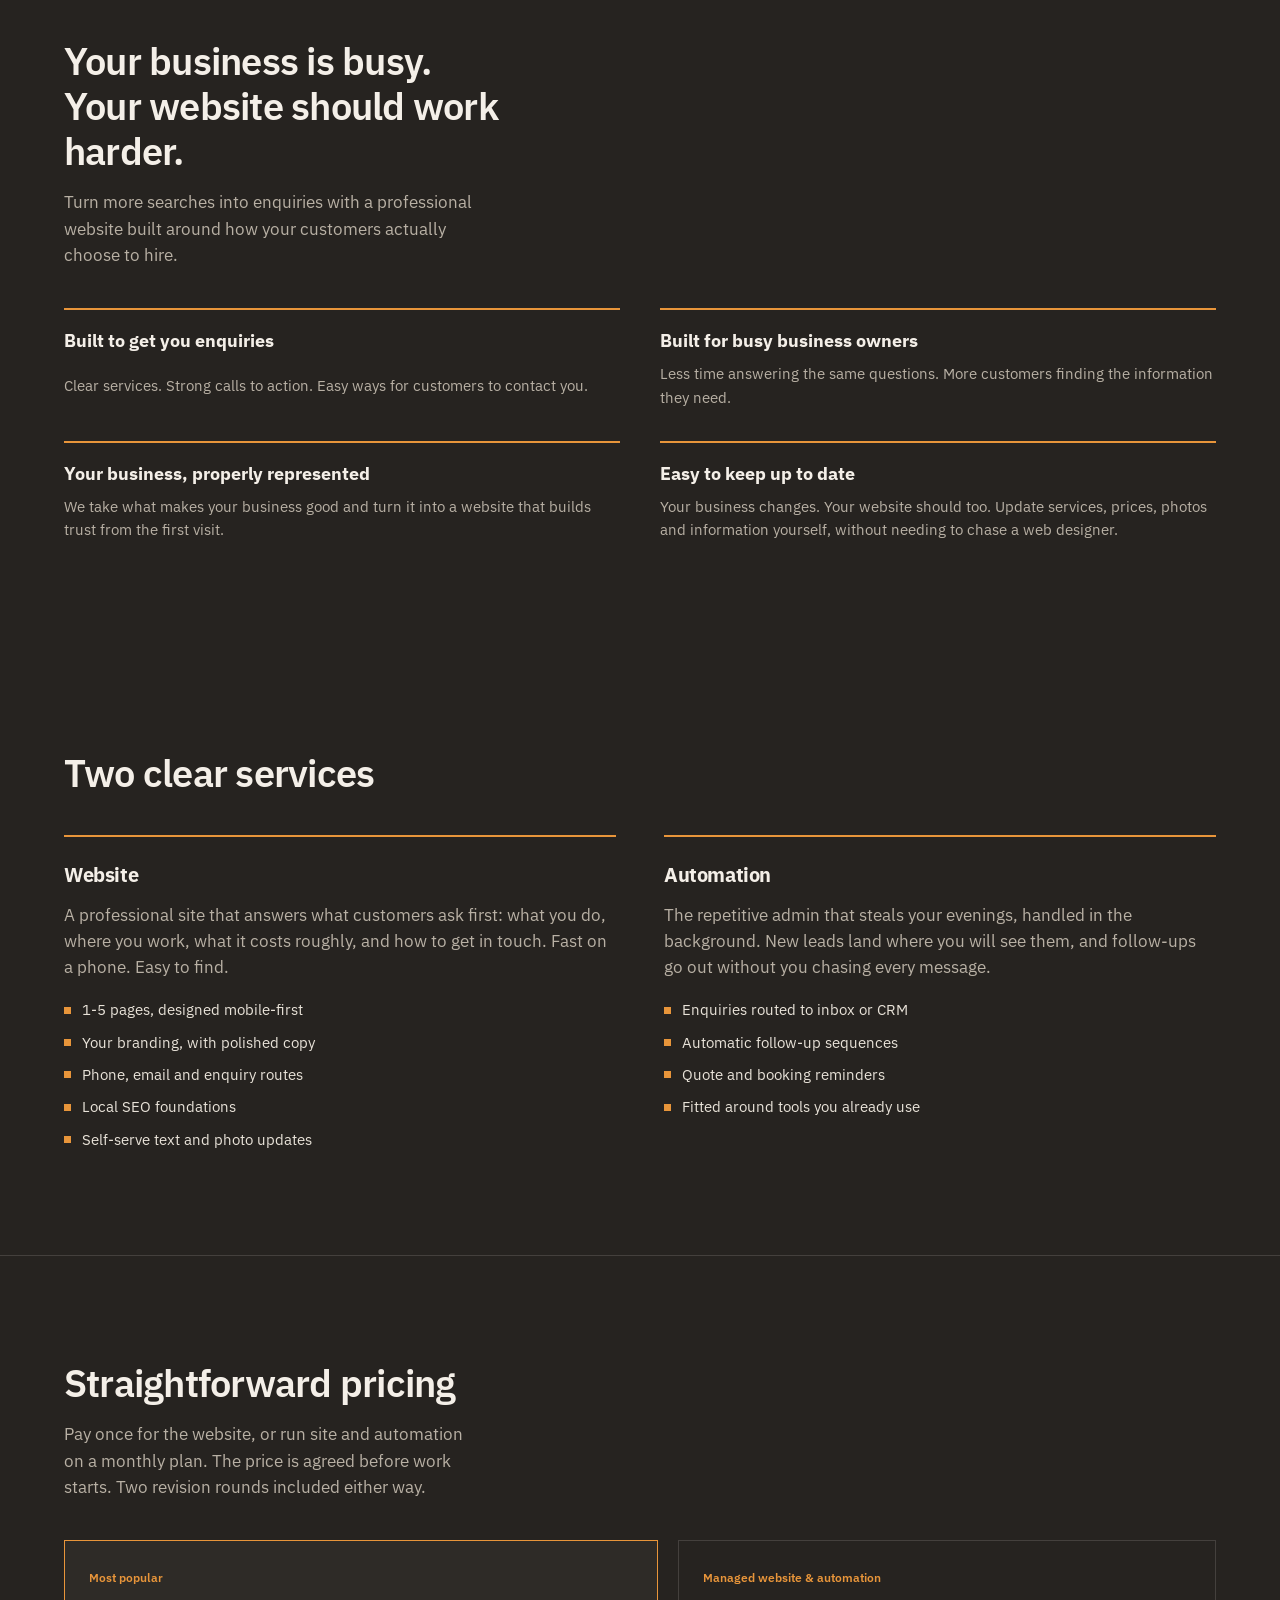
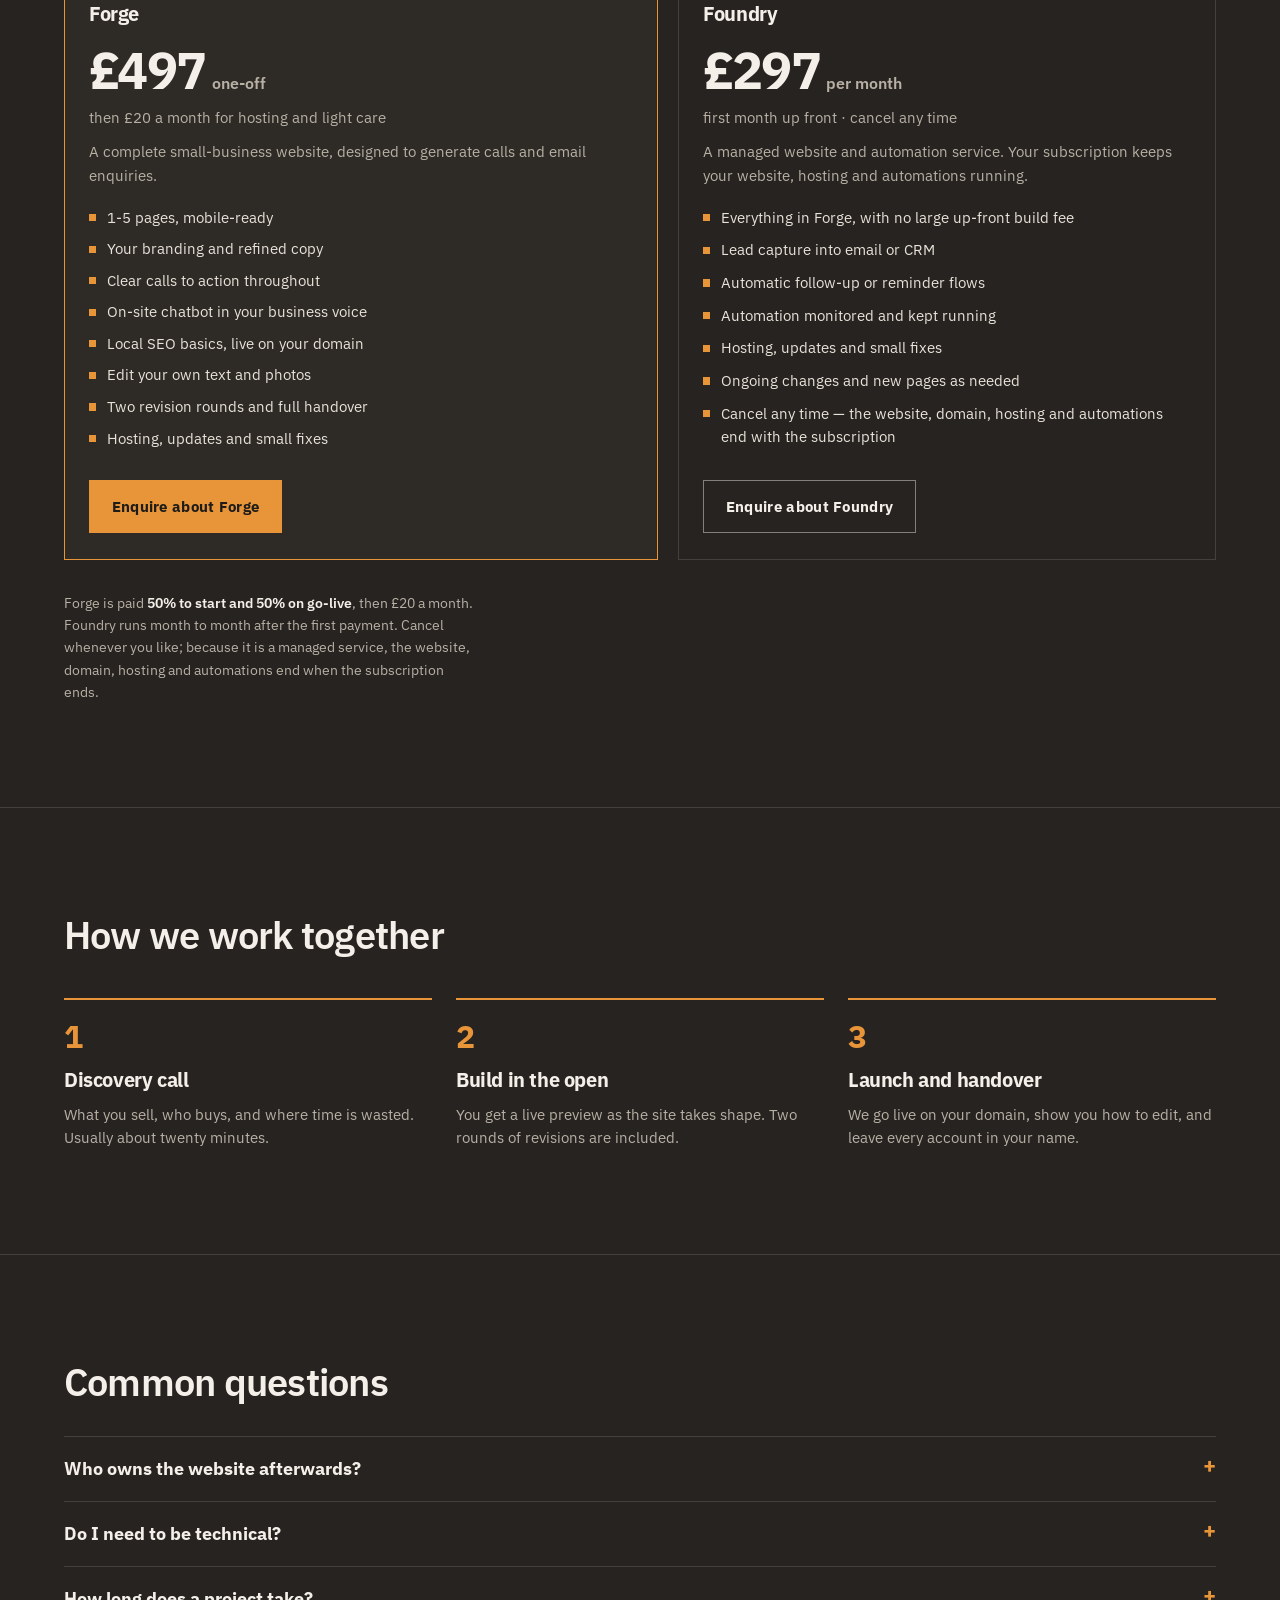
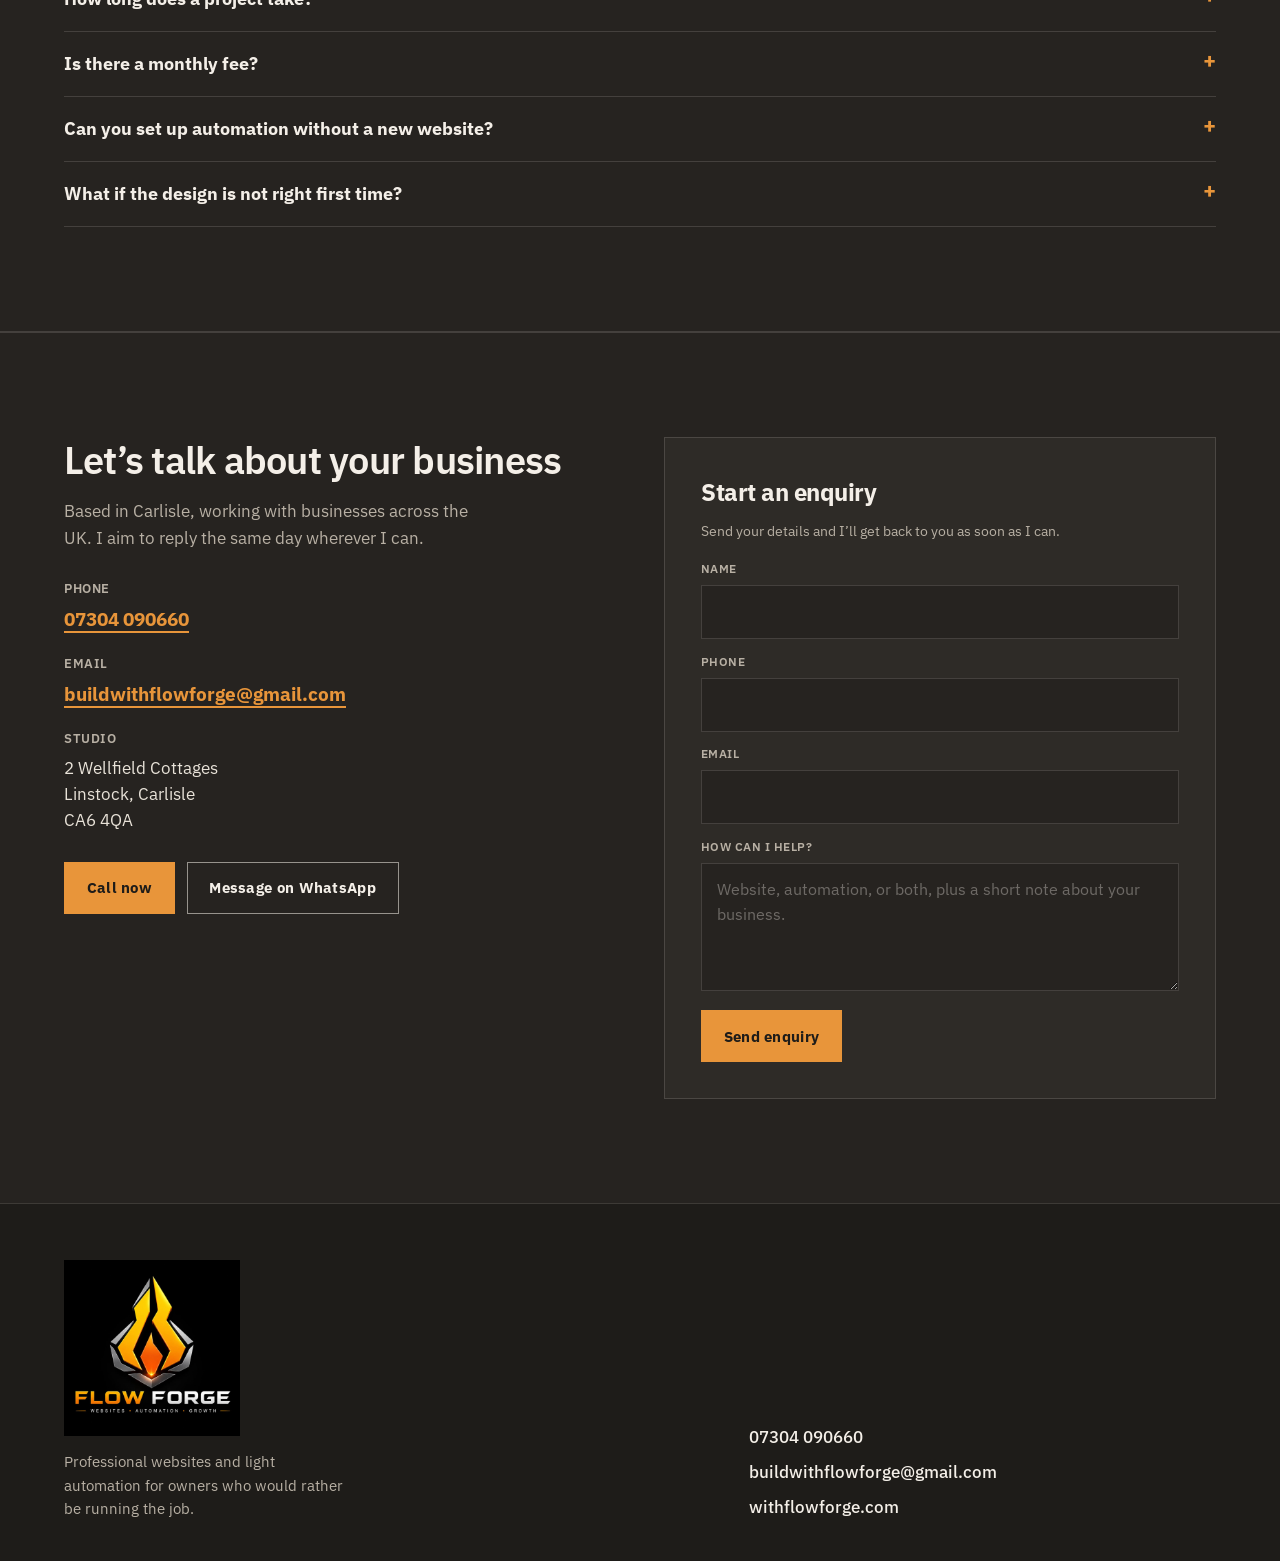
==== commit 145cbc70: "Add enquiry email field and Make.com setup guide. Co-authored-by: Cursor <cursoragent@cursor.com>" ====
--- a/index.html
+++ b/index.html
@@ -18,7 +18,7 @@
     <link rel="preconnect" href="https://fonts.googleapis.com" />
     <link rel="preconnect" href="https://fonts.gstatic.com" crossorigin />
     <link href="https://fonts.googleapis.com/css2?family=IBM+Plex+Sans:wght@400;500;600;700&display=swap" rel="stylesheet" />
-    <link rel="stylesheet" href="./styles.css?v=35" />
+    <link rel="stylesheet" href="./styles.css?v=37" />
   </head>
   <body>
     <a class="skip" href="#main">Skip to content</a>
@@ -269,7 +269,7 @@
                 <li>Two revision rounds and full handover</li>
                 <li>Hosting, updates and small fixes</li>
               </ul>
-              <a class="btn" href="mailto:buildwithflowforge@gmail.com?subject=Forge%20website%20(%C2%A3497)">Enquire about Forge</a>
+              <a class="btn" href="#contact">Enquire about Forge</a>
             </article>
 
             <article class="plan reveal">
@@ -290,7 +290,7 @@
                 <li>Ongoing changes and new pages as needed</li>
                 <li>Cancel any time — the website, domain, hosting and automations end with the subscription</li>
               </ul>
-              <a class="btn" href="mailto:buildwithflowforge@gmail.com?subject=Foundry%20(%C2%A3297%20a%20month)">Enquire about Foundry</a>
+              <a class="btn" href="#contact">Enquire about Foundry</a>
             </article>
           </div>
 
@@ -424,6 +424,10 @@
             <label>
               Phone
               <input name="phone" type="tel" autocomplete="tel" required />
+            </label>
+            <label>
+              Email
+              <input name="email" type="email" autocomplete="email" required />
             </label>
             <label>
               How can I help?
@@ -490,10 +494,11 @@
           const data = new FormData(form);
           const name = String(data.get("name") || "").trim();
           const phone = String(data.get("phone") || "").trim();
+          const email = String(data.get("email") || "").trim();
           const need = String(data.get("need") || "").trim();
-          if (!name || !phone || !need) {
+          if (!name || !phone || !email || !need) {
             status.hidden = false;
-            status.textContent = "Fill in name, phone and what you need.";
+            status.textContent = "Fill in name, phone, email and what you need.";
             return;
           }
 
